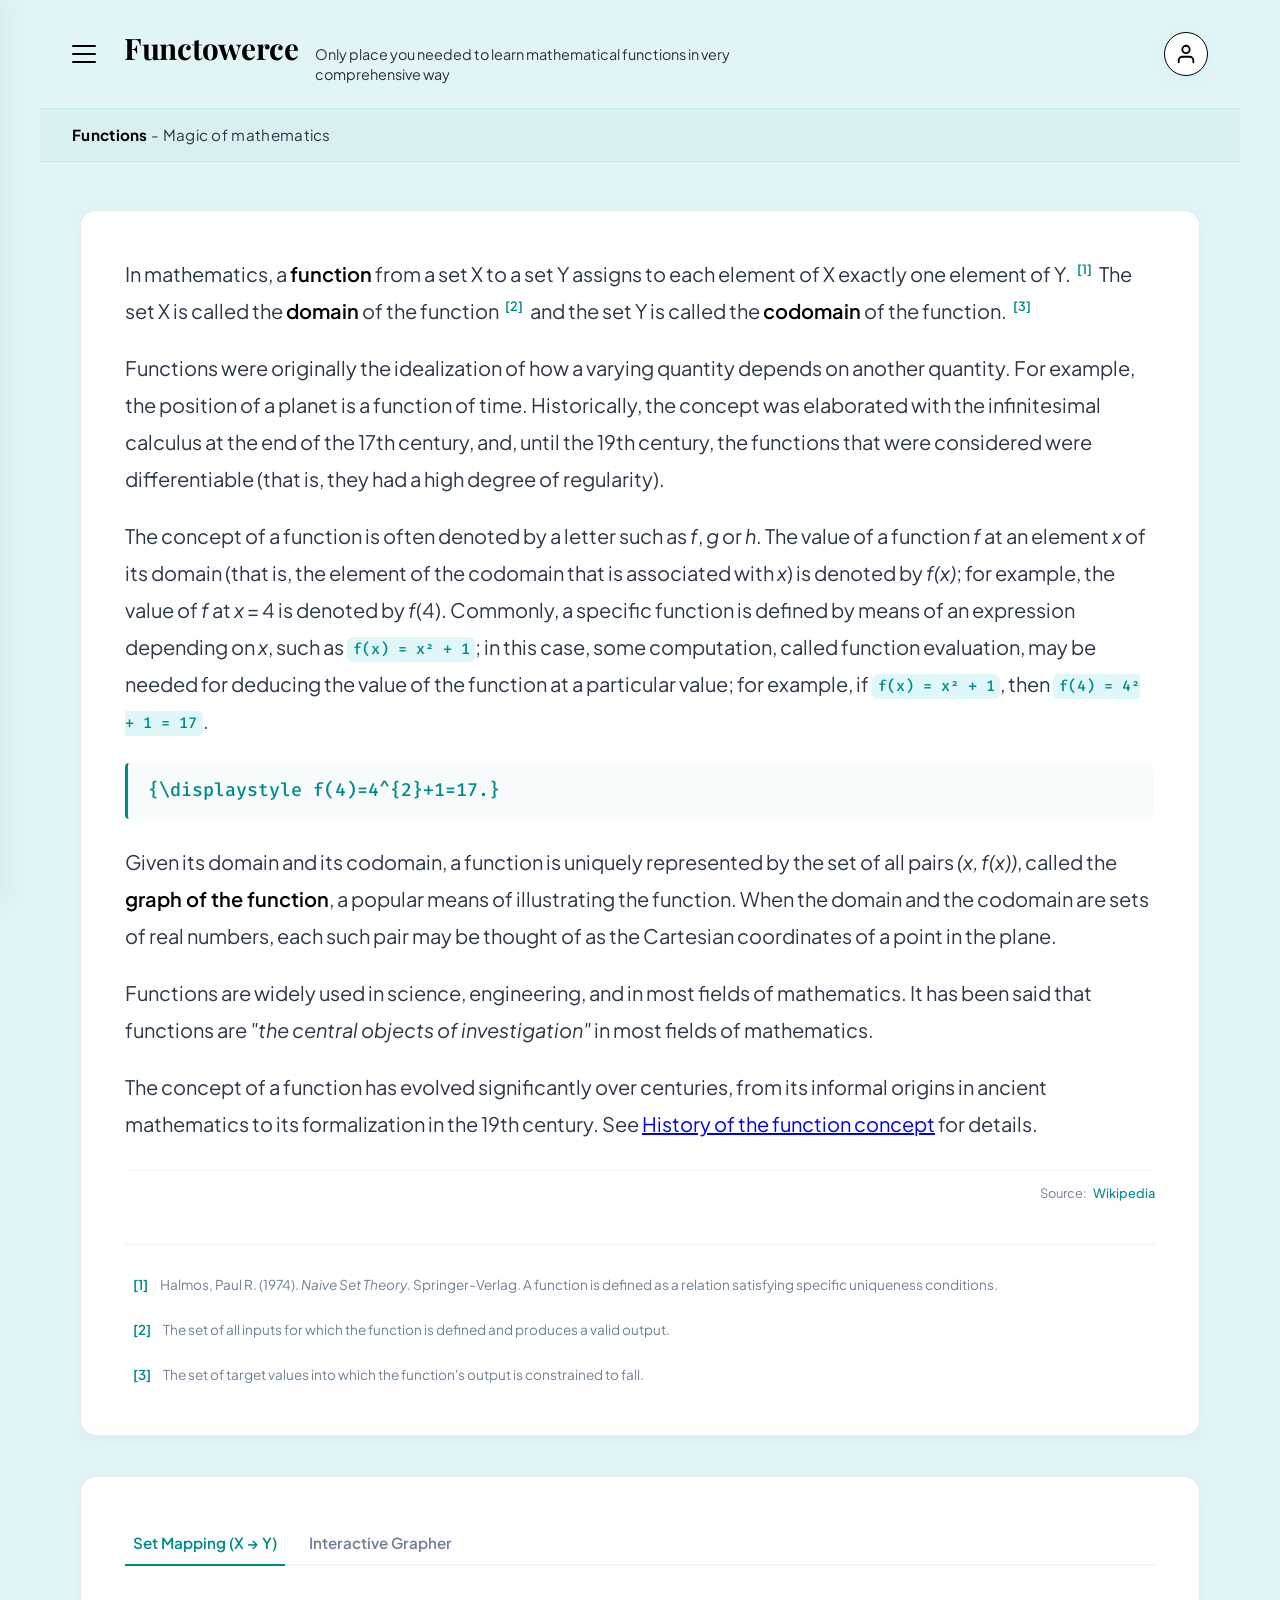
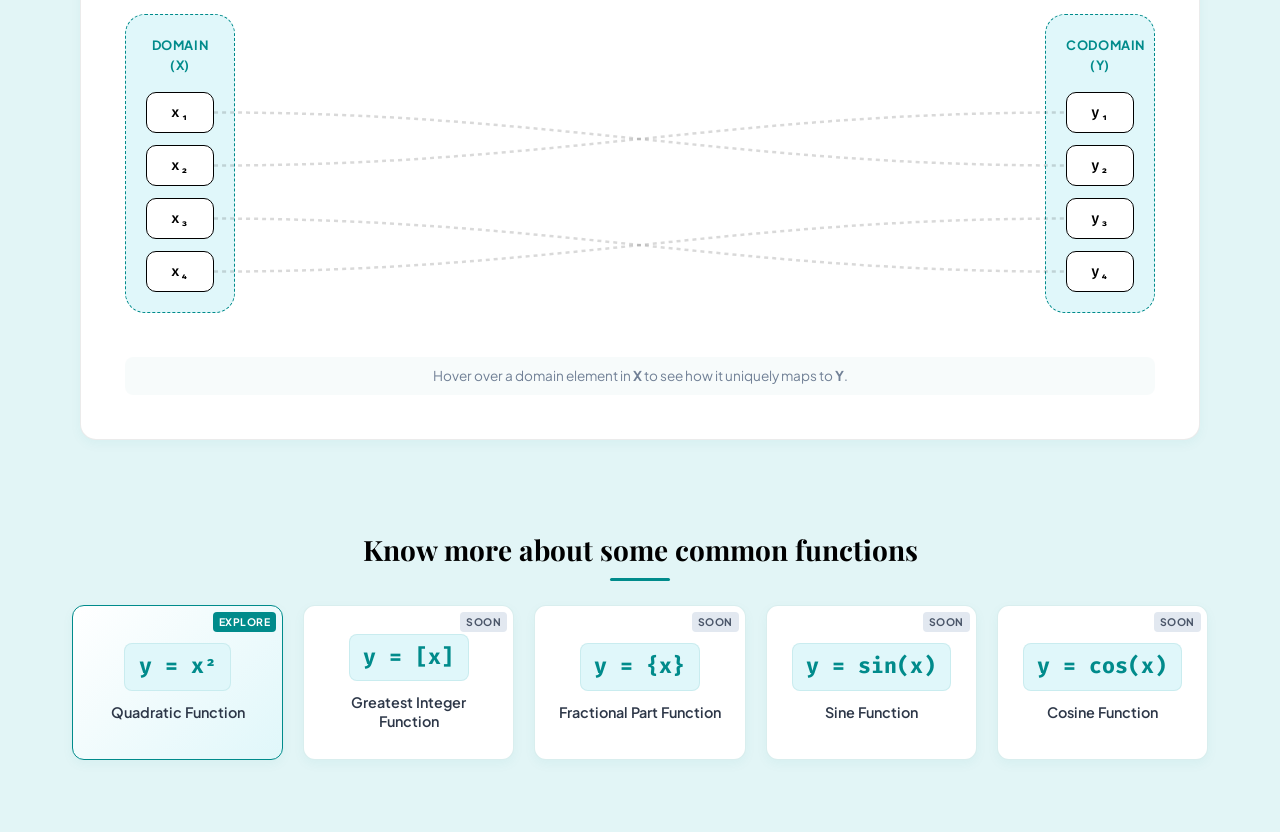
==== index.html @ 25a17e0f "Functowerce is live now with its source code" ====
<!DOCTYPE html>
<html lang="en">
<head>
    <meta charset="UTF-8">
    <meta name="viewport" content="width=device-width, initial-scale=1.0">
    <title>Functowerce - Learn Mathematical Functions</title>
    <meta name="description" content="Functowerce is the only place you need to learn mathematical functions in a comprehensive and visual way.">
    <!-- Google Fonts -->
    <link rel="preconnect" href="https://fonts.googleapis.com">
    <link rel="preconnect" href="https://fonts.gstatic.com" crossorigin>
    <link href="https://fonts.googleapis.com/css2?family=Playfair+Display:ital,wght@0,700;1,700&family=Plus+Jakarta+Sans:wght@300;400;500;600;700&family=Fira+Code:wght@400;500&display=swap" rel="stylesheet">
    <link rel="stylesheet" href="style.css">
</head>
<body>

    <!-- App Wrapper -->
    <div class="site-wrapper">
        
        <!-- Top Navigation / Header -->
        <header class="content-top">
            <div class="left-section">
                <!-- Menu Button -->
                <button class="menu-btn" id="btn-menu" aria-label="Toggle Menu">
                    <span class="line"></span>
                    <span class="line"></span>
                    <span class="line"></span>
                </button>
                
                <!-- Logo & Subtitle Group -->
                <div class="logo-group">
                    <h1 class="logo-title"><a href="index.html" class="logo-link">Functowerce</a></h1>
                    <p class="logo-tagline">Only place you needed to learn mathematical functions in very comprehensive way</p>
                </div>
            </div>
            
            <!-- Profile Button -->
            <button class="profile-btn" id="btn-profile" aria-label="User Profile">
                <svg viewBox="0 0 24 24" width="22" height="22" fill="none" stroke="currentColor" stroke-width="2" stroke-linecap="round" stroke-linejoin="round">
                    <path d="M20 21v-2a4 4 0 0 0-4-4H8a4 4 0 0 0-4 4v2"/>
                    <circle cx="12" cy="7" r="4"/>
                </svg>
            </button>
        </header>

        <!-- Sub-Header / Tagline -->
        <section class="magic-bar">
            <p class="magic-text"><strong>Functions</strong> - Magic of mathematics</p>
        </section>

        <!-- Main Body Grid -->
        <main class="main-body">
            
            <!-- Left Side: Textbook Content -->
            <article class="content-section">
                <div class="academic-text">
                    <p>
                        In mathematics, a <strong>function</strong> from a set X to a set Y assigns to each element of X exactly one element of Y.<span class="citation" data-citation="1">[1]</span> 
                        The set X is called the <strong>domain</strong> of the function<span class="citation" data-citation="2">[2]</span> 
                        and the set Y is called the <strong>codomain</strong> of the function.<span class="citation" data-citation="3">[3]</span>
                    </p>
                    <p>
                        Functions were originally the idealization of how a varying quantity depends on another quantity. For example, the position of a planet is a function of time. Historically, the concept was elaborated with the infinitesimal calculus at the end of the 17th century, and, until the 19th century, the functions that were considered were differentiable (that is, they had a high degree of regularity).
                    </p>
                    <p>
                        The concept of a function is often denoted by a letter such as <em>f</em>, <em>g</em> or <em>h</em>. The value of a function <em>f</em> at an element <em>x</em> of its domain (that is, the element of the codomain that is associated with <em>x</em>) is denoted by <em>f(x)</em>; for example, the value of <em>f</em> at <em>x</em> = 4 is denoted by <em>f</em>(4). Commonly, a specific function is defined by means of an expression depending on <em>x</em>, such as <code>f(x) = x² + 1</code>; in this case, some computation, called function evaluation, may be needed for deducing the value of the function at a particular value; for example, if <code>f(x) = x² + 1</code>, then <code>f(4) = 4² + 1 = 17</code>.
                    </p>
                    <!-- LaTeX Style Math Display Block -->
                    <div class="math-block" aria-label="Mathematical formula showing function evaluation">
                        {\displaystyle f(4)=4^{2}+1=17.}
                    </div>
                    <p>
                        Given its domain and its codomain, a function is uniquely represented by the set of all pairs <em>(x, f(x))</em>, called the <strong>graph of the function</strong>, a popular means of illustrating the function. When the domain and the codomain are sets of real numbers, each such pair may be thought of as the Cartesian coordinates of a point in the plane.
                    </p>
                    <p>
                        Functions are widely used in science, engineering, and in most fields of mathematics. It has been said that functions are <em>"the central objects of investigation"</em> in most fields of mathematics.
                    </p>
                    <p>
                        The concept of a function has evolved significantly over centuries, from its informal origins in ancient mathematics to its formalization in the 19th century. See <a href="https://en.wikipedia.org/wiki/History_of_the_function_concept" target="_blank" rel="noopener">History of the function concept</a> for details.
                    </p>
                    <div class="source-attribution">
                        Source: <a href="https://en.wikipedia.org/wiki/Function_(mathematics)" target="_blank" rel="noopener">Wikipedia</a>
                    </div>
                </div>

                <!-- Footnotes section -->
                <footer class="footnotes-area">
                    <div class="footnote-item" id="fn-1">
                        <span class="fn-num">[1]</span>
                        <p class="fn-desc">Halmos, Paul R. (1974). <em>Naive Set Theory</em>. Springer-Verlag. A function is defined as a relation satisfying specific uniqueness conditions.</p>
                    </div>
                    <div class="footnote-item" id="fn-2">
                        <span class="fn-num">[2]</span>
                        <p class="fn-desc">The set of all inputs for which the function is defined and produces a valid output.</p>
                    </div>
                    <div class="footnote-item" id="fn-3">
                        <span class="fn-num">[3]</span>
                        <p class="fn-desc">The set of target values into which the function's output is constrained to fall.</p>
                    </div>
                </footer>
            </article>

            <!-- Right Side: Interactive Visual Playground -->
            <section class="interactive-playground">
                
                <!-- Tab Controls -->
                <div class="tab-controls">
                    <button class="tab-btn active" data-tab="mapping">Set Mapping (X &rarr; Y)</button>
                    <button class="tab-btn" data-tab="grapher">Interactive Grapher</button>
                </div>

                <!-- Tab 1: Set Mapping Visualizer -->
                <div class="tab-content active" id="tab-mapping">
                    <div class="mapping-container">
                        <!-- Domain Set X -->
                        <div class="set-container" id="set-x">
                            <span class="set-title">Domain (X)</span>
                            <div class="set-elements">
                                <div class="element-node" data-val="1">x₁</div>
                                <div class="element-node" data-val="2">x₂</div>
                                <div class="element-node" data-val="3">x₃</div>
                                <div class="element-node" data-val="4">x₄</div>
                            </div>
                        </div>

                        <!-- Connector Lines Canvas -->
                        <svg class="mapping-svg" id="mapping-svg">
                            <path class="map-line" id="line-1" d="" />
                            <path class="map-line" id="line-2" d="" />
                            <path class="map-line" id="line-3" d="" />
                            <path class="map-line" id="line-4" d="" />
                        </svg>

                        <!-- Codomain Set Y -->
                        <div class="set-container" id="set-y">
                            <span class="set-title">Codomain (Y)</span>
                            <div class="set-elements">
                                <div class="element-node y-node" data-val="a">y₁</div>
                                <div class="element-node y-node" data-val="b">y₂</div>
                                <div class="element-node y-node" data-val="c">y₃</div>
                                <div class="element-node y-node" data-val="d">y₄</div>
                            </div>
                        </div>
                    </div>
                    <div class="interactive-note">
                        Hover over a domain element in <strong>X</strong> to see how it uniquely maps to <strong>Y</strong>.
                    </div>
                </div>

                <!-- Tab 2: Interactive Function Grapher -->
                <div class="tab-content" id="tab-grapher">
                    <div class="grapher-card">
                        <div class="grapher-header">
                            <select id="select-function" class="style-select">
                                <option value="linear">Linear: f(x) = x</option>
                                <option value="quadratic">Quadratic: f(x) = x²</option>
                                <option value="sine">Sine: f(x) = sin(x)</option>
                                <option value="exponential">Exponential: f(x) = 2ˣ</option>
                            </select>
                        </div>
                        
                        <div class="canvas-wrapper">
                            <canvas id="graph-canvas" width="300" height="220"></canvas>
                        </div>

                        <div class="slider-controls">
                            <div class="slider-row">
                                <label for="x-input">Input (x): <span id="x-val-label">0.0</span></label>
                                <input type="range" id="x-input" min="-3" max="3" step="0.1" value="0">
                            </div>
                            <div class="result-display">
                                Output f(x) = <span id="y-val-label" class="highlight-val">0.0</span>
                            </div>
                        </div>
                    </div>
                </div>

            </section>
        </main>

        <!-- Function Selection Section -->
        <section class="function-selection" id="function-selection">
            <h2 class="selection-title">Know more about some common functions</h2>
            <div class="function-grid">
                <a href="quadratic.html" class="function-card active-card">
                    <span class="card-badge">Explore</span>
                    <div class="card-formula">y = x²</div>
                    <div class="card-name">Quadratic Function</div>
                </a>
                <a href="#" class="function-card" onclick="alert('Greatest Integer Function page is coming soon!'); return false;">
                    <span class="card-badge">Soon</span>
                    <div class="card-formula">y = [x]</div>
                    <div class="card-name">Greatest Integer Function</div>
                </a>
                <a href="#" class="function-card" onclick="alert('Fractional Part Function page is coming soon!'); return false;">
                    <span class="card-badge">Soon</span>
                    <div class="card-formula">y = {x}</div>
                    <div class="card-name">Fractional Part Function</div>
                </a>
                <a href="#" class="function-card" onclick="alert('Sine Function page is coming soon!'); return false;">
                    <span class="card-badge">Soon</span>
                    <div class="card-formula">y = sin(x)</div>
                    <div class="card-name">Sine Function</div>
                </a>
                <a href="#" class="function-card" onclick="alert('Cosine Function page is coming soon!'); return false;">
                    <span class="card-badge">Soon</span>
                    <div class="card-formula">y = cos(x)</div>
                    <div class="card-name">Cosine Function</div>
                </a>
            </div>
        </section>

        <!-- Sidebar Navigation Drawer -->
        <aside class="sidebar-drawer" id="sidebar-drawer">
            <nav class="sidebar-nav">
                <a href="index.html" class="nav-item active">Introduction</a>
                <a href="quadratic.html" class="nav-item">Quadratic Function (y=x²)</a>
                <a href="#function-selection" class="nav-item">Common Functions</a>
                <a href="#" class="nav-item">Types of Functions</a>
                <a href="#" class="nav-item">Domain & Codomain</a>
                <a href="#" class="nav-item">Inverse Functions</a>
            </nav>
        </aside>
        
        <!-- Profile Dropdown Modal -->
        <div class="profile-modal" id="profile-modal">
            <div class="profile-header">
                <h3>Welcome Scholar</h3>
                <p>Track your mathematical progress</p>
            </div>
            <ul class="profile-links">
                <li><a href="#">My Dashboard</a></li>
                <li><a href="#">Bookmarks</a></li>
                <li><a href="#">Settings</a></li>
            </ul>
        </div>

    </div>

    <script src="script.js"></script>
</body>
</html>
---- style.css ----
/* --------------------------------------------------
   Functowerce - Minimal Light Educational Stylesheet
--------------------------------------------------- */

:root {
    --font-heading: 'Traphty', 'Playfair Display', Georgia, serif;
    --font-sans: 'Plus Jakarta Sans', system-ui, -apple-system, sans-serif;
    --font-mono: 'Fira Code', monospace;
    
    /* Colors */
    --bg-main: #e2f5f6; /* Minimal light cyan background */
    --bg-card: #ffffff;
    --text-primary: #000000;
    --text-secondary: #2d3748;
    --text-muted: #718096;
    
    --cyan-accent: #008b8b;
    --cyan-light: #e0f7fa;
    --cyan-border: rgba(0, 139, 139, 0.15);
    
    --shadow-minimal: 0 4px 12px rgba(0, 139, 139, 0.05);
    --shadow-active: 0 8px 24px rgba(0, 139, 139, 0.08);
    
    --transition-smooth: 0.25s cubic-bezier(0.4, 0, 0.2, 1);
}

/* --------------------------------------------------
   Base Styles & Layout
--------------------------------------------------- */

* {
    box-sizing: border-box;
    margin: 0;
    padding: 0;
}

body {
    background-color: var(--bg-main);
    color: var(--text-primary);
    font-family: var(--font-sans);
    line-height: 1.6;
    min-height: 100vh;
    overflow-x: hidden;
    overflow-y: auto;
    display: flex;
    justify-content: center;
}

.site-wrapper {
    width: 100%;
    max-width: 1200px;
    margin: 0 auto;
    display: flex;
    flex-direction: column;
    min-height: 100vh;
    padding-bottom: 2rem;
    position: relative;
    align-items: stretch;
}

.content-top,
.magic-bar,
.main-body,
.function-selection {
    width: 100%;
}

/* --------------------------------------------------
   Content Top (Header)
--------------------------------------------------- */

.content-top {
    display: flex;
    justify-content: space-between;
    align-items: center;
    padding: 1.5rem 2rem;
    background: transparent;
    border-bottom: 1px solid rgba(0, 139, 139, 0.1);
    position: relative;
    z-index: 10;
}

.left-section {
    display: flex;
    align-items: center;
    gap: 1.75rem;
    flex: 1;
}

/* Minimal Menu Button (Three Lines) */
.menu-btn {
    background: transparent;
    border: none;
    cursor: pointer;
    width: 24px;
    height: 18px;
    display: flex;
    flex-direction: column;
    justify-content: space-between;
    padding: 0;
    transition: var(--transition-smooth);
}

.menu-btn .line {
    display: block;
    width: 100%;
    height: 2px;
    background-color: var(--text-primary);
    border-radius: 99px;
    transition: var(--transition-smooth);
}

.menu-btn:hover .line:nth-child(2) {
    transform: translateX(4px);
}

.menu-btn.active .line:nth-child(1) {
    transform: translateY(8px) rotate(45deg);
}

.menu-btn.active .line:nth-child(2) {
    opacity: 0;
}

.menu-btn.active .line:nth-child(3) {
    transform: translateY(-8px) rotate(-45deg);
}

/* Logo Group */
.logo-group {
    display: flex;
    align-items: baseline;
    gap: 1rem;
    flex-wrap: wrap;
}

.logo-title {
    font-family: var(--font-heading);
    font-size: 1.85rem;
    font-weight: 700;
    color: var(--text-primary);
    letter-spacing: -0.01em;
}

.logo-link {
    text-decoration: none;
    color: inherit;
    transition: var(--transition-smooth);
}

.logo-link:hover {
    color: var(--cyan-accent);
}

.logo-tagline {
    font-family: var(--font-sans);
    font-size: 0.9rem;
    font-weight: 400;
    color: var(--text-primary);
    opacity: 0.8;
    max-width: 500px;
    line-height: 1.4;
}

/* Profile Button */
.profile-btn {
    background: var(--bg-card);
    border: 1.5px solid var(--text-primary);
    width: 44px;
    height: 44px;
    border-radius: 50%;
    display: flex;
    justify-content: center;
    align-items: center;
    cursor: pointer;
    transition: var(--transition-smooth);
    color: var(--text-primary);
    box-shadow: var(--shadow-minimal);
}

.profile-btn:hover {
    transform: translateY(-2px);
    box-shadow: 0 4px 10px rgba(0, 0, 0, 0.1);
    background: var(--cyan-light);
}

.profile-btn:active {
    transform: translateY(0);
}

/* --------------------------------------------------
   Magic Tagline Bar
--------------------------------------------------- */

.magic-bar {
    padding: 0.85rem 2rem;
    background: rgba(0, 139, 139, 0.04);
    border-bottom: 1px solid rgba(0, 139, 139, 0.08);
}

.magic-text {
    font-size: 0.95rem;
    letter-spacing: 0.02em;
    color: var(--text-secondary);
}

.magic-text strong {
    font-family: var(--font-sans);
    font-weight: 700;
    color: var(--text-primary);
}

/* --------------------------------------------------
   Main Grid Layout
--------------------------------------------------- */

.main-body {
    display: grid;
    grid-template-columns: minmax(0, 1fr);
    gap: 2rem;
    padding: 2.5rem 2rem;
    align-items: start;
    flex: 1;
    justify-content: center;
}

/* Textbook Content Panel */
.content-section {
    background: var(--bg-card);
    border: 1.5px solid rgba(0, 0, 0, 0.08);
    border-radius: 16px;
    padding: 2.25rem;
    box-shadow: var(--shadow-minimal);
    min-width: 0;
}

.academic-text p {
    font-size: 1.15rem;
    color: var(--text-secondary);
    line-height: 1.8;
    margin-bottom: 1.25rem;
}

.academic-text p:last-child {
    margin-bottom: 0;
}

.academic-text code {
    font-family: var(--font-mono);
    font-size: 0.95rem;
    background: var(--cyan-light);
    color: var(--cyan-accent);
    padding: 0.15rem 0.35rem;
    border-radius: 6px;
    font-weight: 500;
}

.academic-text strong {
    color: var(--text-primary);
    font-weight: 600;
}

.academic-text h2,
.academic-text h3 {
    color: var(--text-primary);
    font-family: var(--font-heading);
    line-height: 1.2;
}

.academic-text h2 {
    font-size: 1.75rem;
    margin-bottom: 1rem;
}

.academic-text h3 {
    font-size: 1.25rem;
    margin: 1.75rem 0 0.75rem;
}

/* LaTeX Math Block Style */
.math-block {
    font-family: var(--font-mono);
    font-size: 1.05rem;
    background: rgba(0, 139, 139, 0.03);
    border-left: 3px solid var(--cyan-accent);
    padding: 0.85rem 1.25rem;
    margin: 1.5rem 0;
    border-radius: 4px 10px 10px 4px;
    color: var(--cyan-accent);
    overflow-x: auto;
    white-space: nowrap;
    text-align: left;
    font-weight: 500;
}

@media (min-width: 900px) {
    .main-body {
        gap: 2.5rem;
        padding: 3rem 2.5rem;
    }

    .content-section,
    .interactive-playground {
        padding: 2.75rem;
    }

    .academic-text p {
        font-size: 1.25rem;
        line-height: 1.85;
    }

    .academic-text h2 {
        font-size: 2rem;
    }

    .academic-text h3 {
        font-size: 1.4rem;
    }

    .math-block {
        font-size: 1.15rem;
    }
}

/* Source Attribution block */
.source-attribution {
    font-size: 0.8rem;
    color: var(--text-muted);
    margin-top: 1.75rem;
    border-top: 1px solid rgba(0, 139, 139, 0.08);
    padding-top: 0.75rem;
    display: flex;
    justify-content: flex-end;
    gap: 0.35rem;
}

.source-attribution a {
    color: var(--cyan-accent);
    text-decoration: none;
    font-weight: 500;
    transition: var(--transition-smooth);
}

.source-attribution a:hover {
    text-decoration: underline;
}

/* Citation markers */
.citation {
    font-size: 0.8rem;
    font-weight: 600;
    color: var(--cyan-accent);
    cursor: pointer;
    vertical-align: super;
    margin-left: 2px;
    padding: 0 4px;
    border-radius: 4px;
    transition: var(--transition-smooth);
}

.citation:hover {
    background-color: var(--cyan-light);
    color: var(--text-primary);
}

/* Footnotes Area */
.footnotes-area {
    margin-top: 2.5rem;
    padding-top: 1.5rem;
    border-top: 1px solid rgba(0, 139, 139, 0.1);
    display: flex;
    flex-direction: column;
    gap: 0.85rem;
}

.footnote-item {
    display: flex;
    gap: 0.75rem;
    font-size: 0.85rem;
    color: var(--text-muted);
    line-height: 1.5;
    transition: var(--transition-smooth);
    padding: 0.35rem 0.5rem;
    border-radius: 8px;
}

.footnote-item.highlighted {
    background-color: var(--cyan-light);
    color: var(--text-primary);
}

.fn-num {
    font-weight: 600;
    color: var(--cyan-accent);
}

/* --------------------------------------------------
   Quadratic Function Page
--------------------------------------------------- */

.value-strip {
    display: flex;
    flex-wrap: wrap;
    gap: 0.5rem;
    align-items: center;
    background: rgba(0, 139, 139, 0.04);
    border: 1px solid rgba(0, 139, 139, 0.1);
    border-radius: 10px;
    padding: 0.75rem;
    margin: 0.25rem 0 1.25rem;
}

.value-strip span,
.value-strip strong {
    font-family: var(--font-mono);
    font-size: 0.88rem;
    background: var(--bg-card);
    border: 1px solid rgba(0, 139, 139, 0.1);
    border-radius: 7px;
    color: var(--cyan-accent);
    padding: 0.35rem 0.5rem;
}

.value-strip strong {
    color: var(--text-primary);
    font-weight: 600;
}

.properties-table {
    width: 100%;
    border-collapse: collapse;
    margin-top: 0.5rem;
}

.properties-table tr {
    border-bottom: 1px solid rgba(0, 139, 139, 0.08);
}

.properties-table tr:last-child {
    border-bottom: none;
}

.properties-table td {
    padding: 0.75rem 0.5rem;
    font-size: 0.95rem;
    vertical-align: top;
}

.properties-table td.prop-name {
    font-weight: 600;
    color: var(--text-secondary);
    width: 40%;
}

.properties-table td.prop-val {
    font-family: var(--font-mono);
    color: var(--cyan-accent);
    text-align: right;
    overflow-wrap: anywhere;
}

.visualizer-card {
    display: flex;
    flex-direction: column;
    align-items: center;
    gap: 1rem;
}

.visualizer-controls {
    width: 100%;
}

.area-display {
    font-size: 1.1rem;
    font-weight: 700;
    color: var(--text-primary);
    text-align: center;
    background: var(--cyan-light);
    padding: 0.5rem 1rem;
    border-radius: 8px;
    width: 100%;
    border: 1px solid rgba(0, 139, 139, 0.1);
}

.area-display span {
    color: var(--cyan-accent);
    font-family: var(--font-mono);
}

.back-nav {
    margin-top: 1rem;
    display: flex;
    justify-content: flex-start;
}

.back-btn {
    display: inline-flex;
    align-items: center;
    gap: 0.5rem;
    text-decoration: none;
    color: var(--cyan-accent);
    font-weight: 600;
    font-size: 0.95rem;
    transition: var(--transition-smooth);
}

.back-btn:hover {
    color: var(--text-primary);
    transform: translateX(-4px);
}

/* --------------------------------------------------
   Interactive Visual Playground
--------------------------------------------------- */

.interactive-playground {
    background: var(--bg-card);
    border: 1.5px solid rgba(0, 0, 0, 0.08);
    border-radius: 16px;
    padding: 2rem;
    box-shadow: var(--shadow-minimal);
    display: flex;
    flex-direction: column;
    gap: 1.5rem;
    min-height: 400px;
    min-width: 0;
}

@media (min-width: 900px) {
    .interactive-playground {
        padding: 2.75rem;
    }

    .tab-btn,
    .interactive-note,
    .style-select,
    .slider-row label,
    .result-display {
        font-size: 1rem;
    }
}

/* Tab Selectors */
.tab-controls {
    display: flex;
    border-bottom: 2px solid rgba(0, 139, 139, 0.06);
    gap: 1rem;
}

.tab-btn {
    background: transparent;
    border: none;
    font-family: var(--font-sans);
    font-size: 0.95rem;
    font-weight: 600;
    color: var(--text-muted);
    padding: 0.75rem 0.5rem;
    cursor: pointer;
    transition: var(--transition-smooth);
    position: relative;
}

.tab-btn:hover {
    color: var(--text-primary);
}

.tab-btn.active {
    color: var(--cyan-accent);
}

.tab-btn.active::after {
    content: '';
    position: absolute;
    bottom: -2px;
    left: 0;
    width: 100%;
    height: 2px;
    background-color: var(--cyan-accent);
}

.tab-content {
    display: none;
}

.tab-content.active {
    display: flex;
    flex-direction: column;
    gap: 1.25rem;
}

/* Set Mapping Visuals */
.mapping-container {
    display: flex;
    justify-content: space-between;
    align-items: center;
    position: relative;
    padding: 1.5rem 0;
}

.set-container {
    background: var(--cyan-light);
    border: 1.5px dashed var(--cyan-accent);
    border-radius: 20px;
    padding: 1.25rem;
    width: 110px;
    text-align: center;
    display: flex;
    flex-direction: column;
    gap: 1rem;
}

.set-title {
    font-size: 0.8rem;
    font-weight: 700;
    text-transform: uppercase;
    letter-spacing: 0.05em;
    color: var(--cyan-accent);
}

.set-elements {
    display: flex;
    flex-direction: column;
    gap: 0.75rem;
}

.element-node {
    background: var(--bg-card);
    border: 1.5px solid var(--text-primary);
    border-radius: 10px;
    padding: 0.5rem;
    font-family: var(--font-mono);
    font-size: 0.9rem;
    font-weight: 600;
    cursor: pointer;
    transition: var(--transition-smooth);
    user-select: none;
}

.element-node:hover {
    transform: scale(1.08);
    background: var(--cyan-accent);
    color: #ffffff;
    border-color: var(--cyan-accent);
}

.element-node.mapped-active {
    background: var(--cyan-accent);
    color: #ffffff;
    border-color: var(--cyan-accent);
    box-shadow: 0 0 10px rgba(0, 139, 139, 0.2);
}

/* Connector SVG Canvas */
.mapping-svg {
    position: absolute;
    top: 0;
    left: 0;
    width: 100%;
    height: 100%;
    pointer-events: none;
    z-index: 2;
}

.map-line {
    fill: none;
    stroke: rgba(0, 0, 0, 0.15);
    stroke-width: 2.5;
    stroke-dasharray: 4 4;
    transition: stroke var(--transition-smooth), stroke-width var(--transition-smooth);
}

.map-line.highlighted {
    stroke: var(--cyan-accent);
    stroke-width: 3.5;
    stroke-dasharray: none;
}

.interactive-note {
    font-size: 0.85rem;
    color: var(--text-muted);
    text-align: center;
    background: rgba(0, 139, 139, 0.03);
    padding: 0.5rem;
    border-radius: 8px;
}

/* Grapher Tab */
.grapher-card {
    display: flex;
    flex-direction: column;
    gap: 1.25rem;
}

.grapher-header {
    display: flex;
    justify-content: flex-start;
}

.style-select {
    font-family: var(--font-sans);
    font-size: 0.9rem;
    padding: 0.5rem 1rem;
    border: 1.5px solid var(--text-primary);
    border-radius: 8px;
    background: var(--bg-card);
    cursor: pointer;
    outline: none;
}

.canvas-wrapper {
    background: #f7fafc;
    border: 1.5px solid rgba(0, 0, 0, 0.06);
    border-radius: 12px;
    display: flex;
    justify-content: center;
    padding: 0.75rem;
}

canvas {
    max-width: 100%;
    background: transparent;
}

.slider-controls {
    display: flex;
    flex-direction: column;
    gap: 0.85rem;
    padding: 0.5rem 0;
}

.slider-row {
    display: flex;
    justify-content: space-between;
    align-items: center;
    gap: 1rem;
}

.slider-row label {
    font-size: 0.9rem;
    font-weight: 500;
    min-width: 110px;
}

.slider-row input[type="range"] {
    flex: 1;
    -webkit-appearance: none;
    height: 4px;
    background: rgba(0, 139, 139, 0.15);
    border-radius: 99px;
    outline: none;
}

.slider-row input[type="range"]::-webkit-slider-thumb {
    -webkit-appearance: none;
    width: 16px;
    height: 16px;
    border-radius: 50%;
    background: var(--text-primary);
    cursor: pointer;
    transition: var(--transition-smooth);
}

.slider-row input[type="range"]::-webkit-slider-thumb:hover {
    background: var(--cyan-accent);
    transform: scale(1.15);
}

.result-display {
    font-size: 0.95rem;
    font-weight: 600;
    text-align: center;
    background: var(--cyan-light);
    padding: 0.5rem;
    border-radius: 8px;
}

.highlight-val {
    font-family: var(--font-mono);
    color: var(--cyan-accent);
}

/* --------------------------------------------------
   Sidebar Drawer Navigation
--------------------------------------------------- */

.sidebar-drawer {
    position: fixed;
    top: 0;
    left: -280px;
    width: 280px;
    height: 100%;
    background: var(--bg-card);
    border-right: 1.5px solid rgba(0, 0, 0, 0.08);
    box-shadow: 4px 0 24px rgba(0, 0, 0, 0.05);
    z-index: 100;
    padding: 6rem 2rem 2rem;
    transition: left var(--transition-smooth);
}

.sidebar-drawer.open {
    left: 0;
}

.sidebar-nav {
    display: flex;
    flex-direction: column;
    gap: 1rem;
}

.nav-item {
    text-decoration: none;
    font-size: 1rem;
    font-weight: 500;
    color: var(--text-secondary);
    padding: 0.65rem 1rem;
    border-radius: 8px;
    transition: var(--transition-smooth);
}

.nav-item:hover {
    background: var(--cyan-light);
    color: var(--cyan-accent);
    padding-left: 1.25rem;
}

.nav-item.active {
    background: var(--cyan-light);
    color: var(--cyan-accent);
    font-weight: 600;
}

/* --------------------------------------------------
   Profile Modal
--------------------------------------------------- */

.profile-modal {
    position: absolute;
    top: 5.5rem;
    right: 2rem;
    background: var(--bg-card);
    border: 1.5px solid var(--text-primary);
    border-radius: 12px;
    width: 240px;
    box-shadow: 0 8px 30px rgba(0, 139, 139, 0.1);
    display: none;
    z-index: 50;
    padding: 1.25rem;
    animation: slideDown 0.25s cubic-bezier(0.16, 1, 0.3, 1);
}

.profile-modal.open {
    display: block;
}

.profile-header h3 {
    font-size: 0.95rem;
    font-weight: 700;
}

.profile-header p {
    font-size: 0.75rem;
    color: var(--text-muted);
    margin-top: 0.15rem;
    border-bottom: 1px solid rgba(0, 0, 0, 0.05);
    padding-bottom: 0.75rem;
    margin-bottom: 0.75rem;
}

.profile-links {
    list-style: none;
    display: flex;
    flex-direction: column;
    gap: 0.5rem;
}

.profile-links a {
    text-decoration: none;
    color: var(--text-secondary);
    font-size: 0.85rem;
    display: block;
    padding: 0.4rem 0.5rem;
    border-radius: 6px;
    transition: var(--transition-smooth);
}

.profile-links a:hover {
    background: var(--cyan-light);
    color: var(--cyan-accent);
}

@keyframes slideDown {
    from {
        opacity: 0;
        transform: translateY(-8px);
    }
    to {
        opacity: 1;
        transform: translateY(0);
    }
}

/* --------------------------------------------------
   Mobile Responsive Adjustments (max-width: 768px)
--------------------------------------------------- */
@media (max-width: 768px) {
    html, body {
        overflow-x: hidden;
        overflow-y: auto;
    }
    
    .site-wrapper {
        padding-bottom: 1rem;
        overflow-x: hidden;
        width: 100%;
        max-width: 100%;
    }
    
    /* Header stacking & spacing */
    .content-top {
        padding: 1rem 1.25rem;
        gap: 1rem;
    }
    
    .left-section {
        gap: 1rem;
        align-items: flex-start;
    }
    
    .logo-group {
        flex-direction: column;
        align-items: flex-start;
        gap: 0.25rem;
    }
    
    .logo-title {
        font-size: 1.45rem;
        line-height: 1.2;
    }
    
    .logo-tagline {
        font-size: 0.8rem;
        opacity: 0.95;
        max-width: 100%;
        line-height: 1.35;
    }
    
    .profile-btn {
        width: 38px;
        height: 38px;
        flex-shrink: 0;
    }
    
    /* Tagline bar padding */
    .magic-bar {
        padding: 0.75rem 1.25rem;
    }
    
    /* Grid layout padding */
    .main-body {
        padding: 1.25rem 1.25rem;
        gap: 1.5rem;
    }
    
    /* Card content margins */
    .content-section {
        padding: 1.5rem;
    }
    
    .academic-text p {
        font-size: 1.05rem;
    }

    .academic-text h2 {
        font-size: 1.5rem;
    }

    .academic-text h3 {
        font-size: 1.15rem;
    }
    
    .math-block {
        font-size: 0.95rem;
        padding: 0.75rem 1rem;
        margin: 1.25rem 0;
    }
    
    .footnotes-area {
        margin-top: 1.75rem;
        padding-top: 1.25rem;
    }
    
    /* Interactive visual playground scaling */
    .interactive-playground {
        padding: 1.25rem;
    }
    
    /* Set mapping responsive layout */
    .mapping-container {
        padding: 1rem 0;
        gap: 0.5rem;
    }
    
    .set-container {
        width: 86px;
        padding: 0.75rem 0.4rem;
        border-radius: 14px;
        gap: 0.75rem;
    }
    
    .set-title {
        font-size: 0.65rem;
    }
    
    .element-node {
        padding: 0.4rem 0.25rem;
        font-size: 0.75rem;
        border-radius: 6px;
    }
    
    .interactive-note {
        font-size: 0.8rem;
        padding: 0.4rem;
    }

    .properties-table td {
        display: block;
        width: 100%;
        padding: 0.45rem 0.25rem;
    }

    .properties-table td.prop-name {
        width: 100%;
        padding-bottom: 0.1rem;
    }

    .properties-table td.prop-val {
        text-align: left;
        padding-top: 0.1rem;
    }

    .area-display {
        font-size: 0.95rem;
    }
    
    /* Canvas center layout inside wrapper */
    .canvas-wrapper {
        padding: 0.5rem;
        overflow-x: auto;
    }

    /* Prevent Tab Controls Overflow */
    .tab-controls {
        flex-wrap: wrap;
        justify-content: center;
        gap: 0.5rem;
    }
    
    .tab-btn {
        font-size: 0.85rem;
        padding: 0.5rem;
        text-align: center;
    }

    /* Profile modal sizing */
    .profile-modal {
        right: 1.25rem;
        width: calc(100% - 2.5rem);
        max-width: 280px;
    }
}

@media (max-width: 480px) {
    .slider-row {
        flex-direction: column;
        align-items: stretch;
        gap: 0.5rem;
    }
    .slider-row label {
        min-width: auto;
    }
}

/* --------------------------------------------------
   Function Selection Section
--------------------------------------------------- */
.function-selection {
    padding: 2.5rem 2rem;
    display: flex;
    flex-direction: column;
    align-items: center;
    gap: 1.5rem;
}

.selection-title {
    font-family: var(--font-heading);
    font-size: 1.75rem;
    font-weight: 700;
    color: var(--text-primary);
    text-align: center;
    position: relative;
    padding-bottom: 0.5rem;
}

.selection-title::after {
    content: '';
    position: absolute;
    bottom: 0;
    left: 50%;
    transform: translateX(-50%);
    width: 60px;
    height: 3px;
    background-color: var(--cyan-accent);
    border-radius: 99px;
}

.function-grid {
    display: grid;
    grid-template-columns: repeat(5, 1fr);
    gap: 1.25rem;
    width: 100%;
}

.function-card {
    background: var(--bg-card);
    border: 1.5px solid rgba(0, 139, 139, 0.15);
    border-radius: 12px;
    padding: 1.75rem 1rem;
    text-align: center;
    text-decoration: none;
    color: var(--text-primary);
    display: flex;
    flex-direction: column;
    align-items: center;
    justify-content: center;
    gap: 0.75rem;
    transition: transform var(--transition-smooth), border-color var(--transition-smooth), box-shadow var(--transition-smooth);
    box-shadow: var(--shadow-minimal);
    cursor: pointer;
    position: relative;
    overflow: hidden;
}

.function-card:hover {
    transform: translateY(-5px);
    border-color: var(--cyan-accent);
    box-shadow: var(--shadow-active);
}

.function-card.active-card {
    background: linear-gradient(135deg, #ffffff 0%, var(--cyan-light) 100%);
    border-color: var(--cyan-accent);
}

.function-card.active-card:hover {
    box-shadow: 0 10px 20px rgba(0, 139, 139, 0.12);
}

.card-formula {
    font-family: var(--font-mono);
    font-size: 1.35rem;
    font-weight: 700;
    color: var(--cyan-accent);
    background: var(--cyan-light);
    padding: 0.35rem 0.85rem;
    border-radius: 8px;
    border: 1px solid rgba(0, 139, 139, 0.1);
    transition: transform var(--transition-smooth);
}

.function-card:hover .card-formula {
    transform: scale(1.05);
}

.card-name {
    font-size: 0.9rem;
    font-weight: 600;
    color: var(--text-secondary);
    line-height: 1.3;
}

.card-badge {
    position: absolute;
    top: 6px;
    right: 6px;
    font-size: 0.65rem;
    font-weight: 700;
    text-transform: uppercase;
    background: #e2e8f0;
    color: #4a5568;
    padding: 2px 6px;
    border-radius: 4px;
    letter-spacing: 0.05em;
}

.active-card .card-badge {
    background: var(--cyan-accent);
    color: #ffffff;
}

/* Mobile responsive for function grid */
@media (max-width: 1024px) {
    .function-grid {
        grid-template-columns: repeat(3, 1fr);
    }
}

@media (max-width: 600px) {
    .function-grid {
        grid-template-columns: repeat(2, 1fr);
    }
    
    .function-selection {
        padding: 1.5rem 1.25rem;
    }
    
    .selection-title {
        font-size: 1.45rem;
    }
}

@media (max-width: 400px) {
    .function-grid {
        grid-template-columns: 1fr;
    }
}

/* --------------------------------------------------
   Live Function Calculator Styles
--------------------------------------------------- */

.calculator-card {
    margin-top: 3rem;
    grid-column: 1 / -1; /* Stretch across full width if parent is a grid */
}

.calculator-header {
    margin-bottom: 2rem;
    border-bottom: 1px dashed rgba(0, 139, 139, 0.15);
    padding-bottom: 1.25rem;
}

.calculator-header .calc-badge {
    display: inline-block;
    font-size: 0.7rem;
    font-weight: 700;
    text-transform: uppercase;
    background: var(--cyan-light);
    color: var(--cyan-accent);
    padding: 4px 10px;
    border-radius: 6px;
    margin-bottom: 0.75rem;
    letter-spacing: 0.08em;
}

.calc-title {
    font-family: var(--font-heading);
    font-size: 1.85rem;
    color: var(--text-primary);
    margin-bottom: 0.5rem;
    font-weight: 700;
}

.calc-desc {
    font-size: 1.05rem;
    color: var(--text-muted);
}

.calculator-grid {
    display: grid;
    grid-template-columns: 1fr;
    gap: 1.75rem;
    align-items: center;
}

@media (min-width: 768px) {
    .calculator-grid {
        grid-template-columns: 1fr 140px 1fr;
        gap: 1.5rem;
    }
}

.calc-panel {
    background: rgba(0, 139, 139, 0.02);
    border: 1.5px solid rgba(0, 139, 139, 0.08);
    padding: 1.75rem;
    border-radius: 14px;
    display: flex;
    flex-direction: column;
    gap: 0.85rem;
    transition: var(--transition-smooth);
}

.calc-panel:hover {
    background: rgba(0, 139, 139, 0.04);
    border-color: rgba(0, 139, 139, 0.18);
    box-shadow: 0 4px 12px rgba(0, 139, 139, 0.03);
}

.calc-panel-label {
    font-size: 0.85rem;
    font-weight: 700;
    color: var(--text-secondary);
    text-transform: uppercase;
    letter-spacing: 0.06em;
}

.math-var {
    font-family: var(--font-mono);
    color: var(--cyan-accent);
    font-style: italic;
    text-transform: none;
}

.input-field-wrapper,
.output-field-wrapper {
    position: relative;
    display: flex;
    align-items: center;
}

.calc-field {
    width: 100%;
    font-family: var(--font-mono);
    font-size: 1.35rem;
    padding: 0.95rem 1.25rem;
    padding-right: 2.75rem;
    border: 2px solid rgba(0, 139, 139, 0.15);
    border-radius: 10px;
    background: var(--bg-card);
    color: var(--text-primary);
    transition: var(--transition-smooth);
    outline: none;
    box-shadow: inset 0 2px 4px rgba(0, 0, 0, 0.02);
}

.calc-input:focus {
    border-color: var(--cyan-accent);
    box-shadow: 0 0 0 4px rgba(0, 139, 139, 0.15), inset 0 2px 4px rgba(0, 0, 0, 0.01);
    transform: translateY(-1px);
}

.field-symbol {
    position: absolute;
    right: 16px;
    font-family: var(--font-mono);
    font-weight: 600;
    color: var(--text-muted);
    font-style: italic;
    pointer-events: none;
}

.calc-output {
    min-height: 60px;
    display: flex;
    align-items: center;
    border-style: solid;
    cursor: default;
}

.calc-output.waiting {
    border: 2px dashed rgba(0, 139, 139, 0.25);
    background: rgba(0, 139, 139, 0.03);
    color: var(--text-muted);
}

.calc-output:not(.waiting) {
    border-color: var(--cyan-accent);
    background: var(--cyan-light);
    color: var(--cyan-accent);
    font-weight: 700;
}

.output-placeholder {
    font-size: 1.1rem;
    color: var(--text-muted);
    font-style: italic;
}

.calc-panel-hint {
    font-size: 0.8rem;
    color: var(--text-muted);
    line-height: 1.4;
}

/* Calculator Flow Section */
.calc-flow {
    display: flex;
    flex-direction: row;
    align-items: center;
    justify-content: center;
    width: 100%;
}

@media (min-width: 768px) {
    .calc-flow {
        flex-direction: column;
        height: 100%;
    }
}

.flow-line {
    flex: 1;
    height: 2px;
    background: rgba(0, 139, 139, 0.12);
}

@media (min-width: 768px) {
    .flow-line {
        width: 2px;
        height: 35px;
        flex: none;
    }
}

.flow-badge {
    display: flex;
    flex-direction: column;
    align-items: center;
    gap: 0.35rem;
    padding: 0.65rem 1rem;
    background: var(--cyan-light);
    border-radius: 24px;
    border: 1.5px solid rgba(0, 139, 139, 0.2);
    box-shadow: var(--shadow-minimal);
    z-index: 2;
}

.flow-formula {
    font-family: var(--font-mono);
    font-size: 0.85rem;
    font-weight: 700;
    color: var(--cyan-accent);
    white-space: nowrap;
}

.flow-arrow {
    color: var(--cyan-accent);
    transform: rotate(90deg);
    transition: var(--transition-smooth);
}

@media (min-width: 768px) {
    .flow-arrow {
        transform: rotate(0deg);
    }
}

/* Calculate button styles */
.calc-btn {
    background: var(--cyan-accent);
    color: #ffffff;
    border: none;
    border-radius: 8px;
    padding: 0.8rem 1.5rem;
    font-family: var(--font-sans);
    font-size: 1rem;
    font-weight: 600;
    cursor: pointer;
    transition: var(--transition-smooth);
    display: inline-flex;
    align-items: center;
    justify-content: center;
    gap: 0.65rem;
    box-shadow: 0 4px 12px rgba(0, 139, 139, 0.18);
    width: 100%;
}

.calc-btn svg {
    transition: transform var(--transition-smooth);
}

.calc-btn:hover {
    background: #007373;
    transform: translateY(-1px);
    box-shadow: 0 6px 16px rgba(0, 139, 139, 0.28);
}

.calc-btn:hover svg {
    transform: translateX(3px);
}

.calc-btn:active {
    transform: translateY(1px);
    box-shadow: 0 2px 6px rgba(0, 139, 139, 0.15);
}

.calc-btn:focus {
    outline: none;
    box-shadow: 0 0 0 3px rgba(0, 139, 139, 0.35);
}
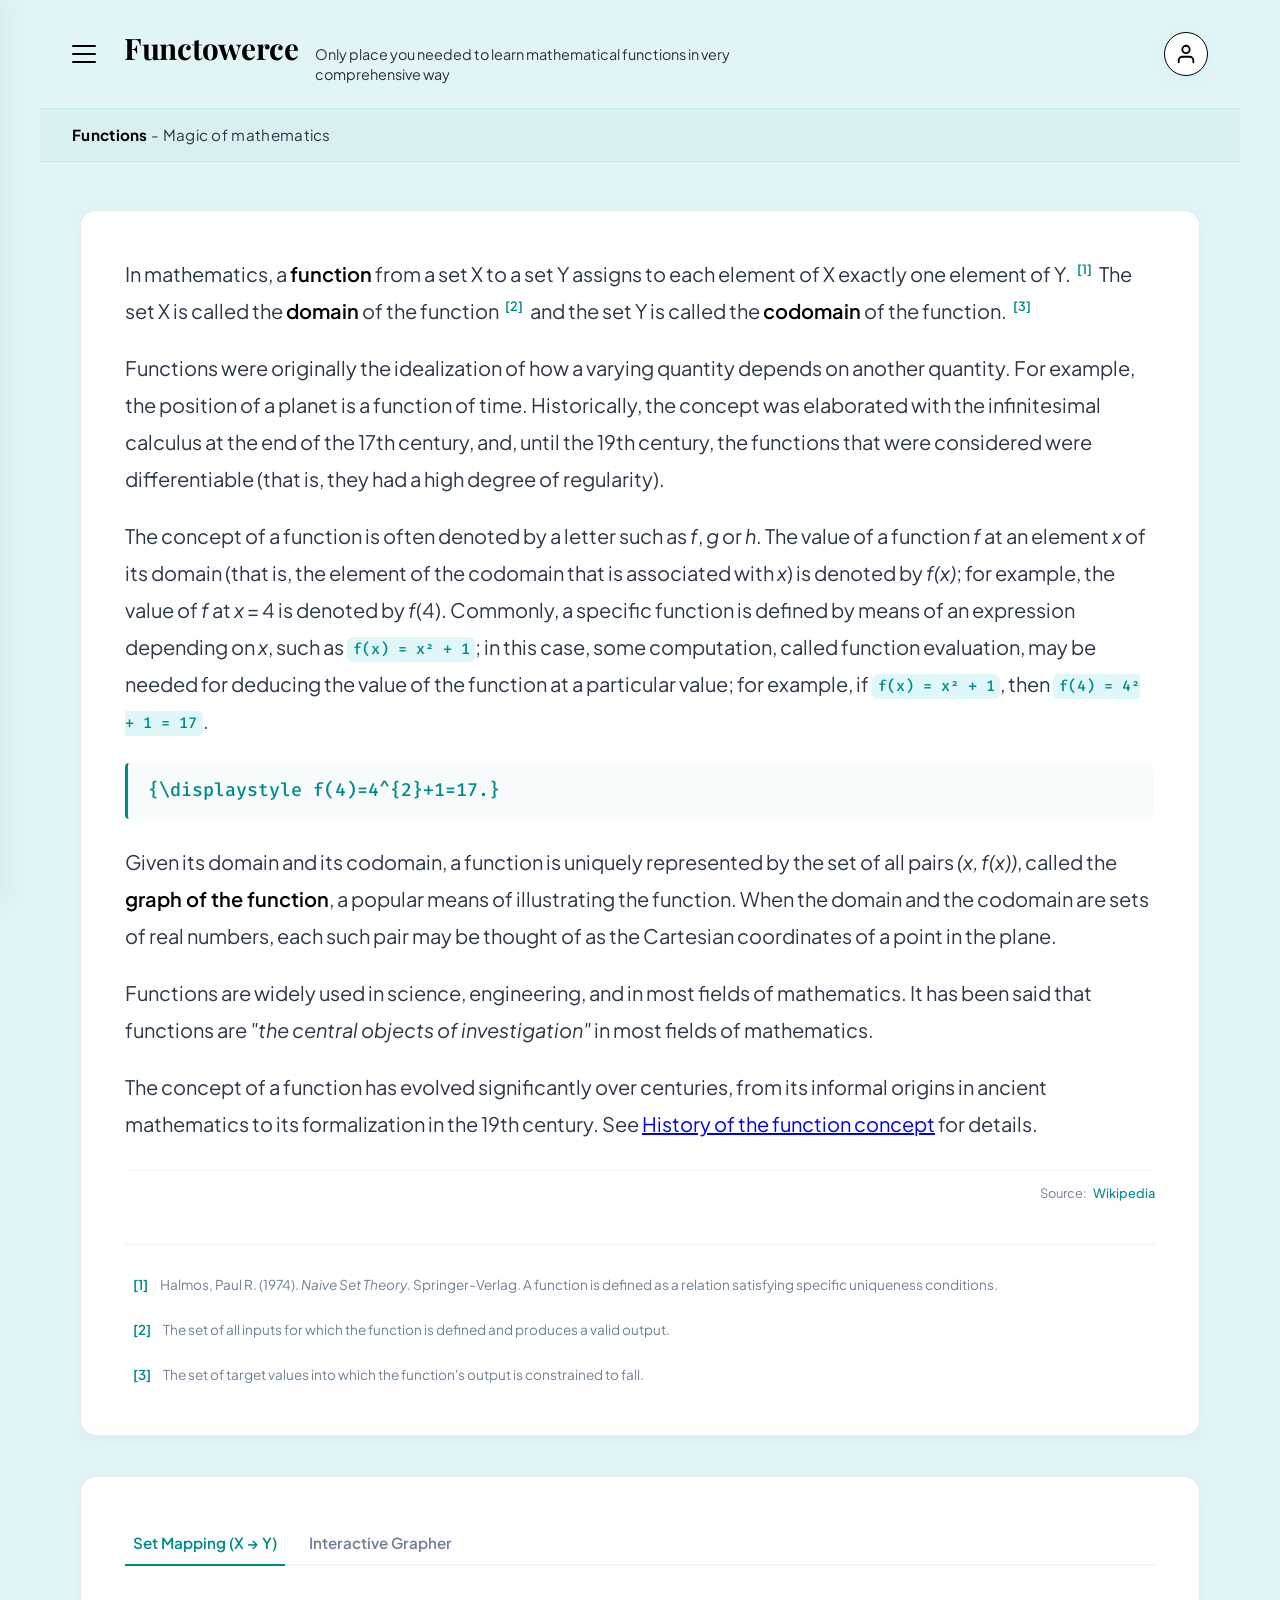
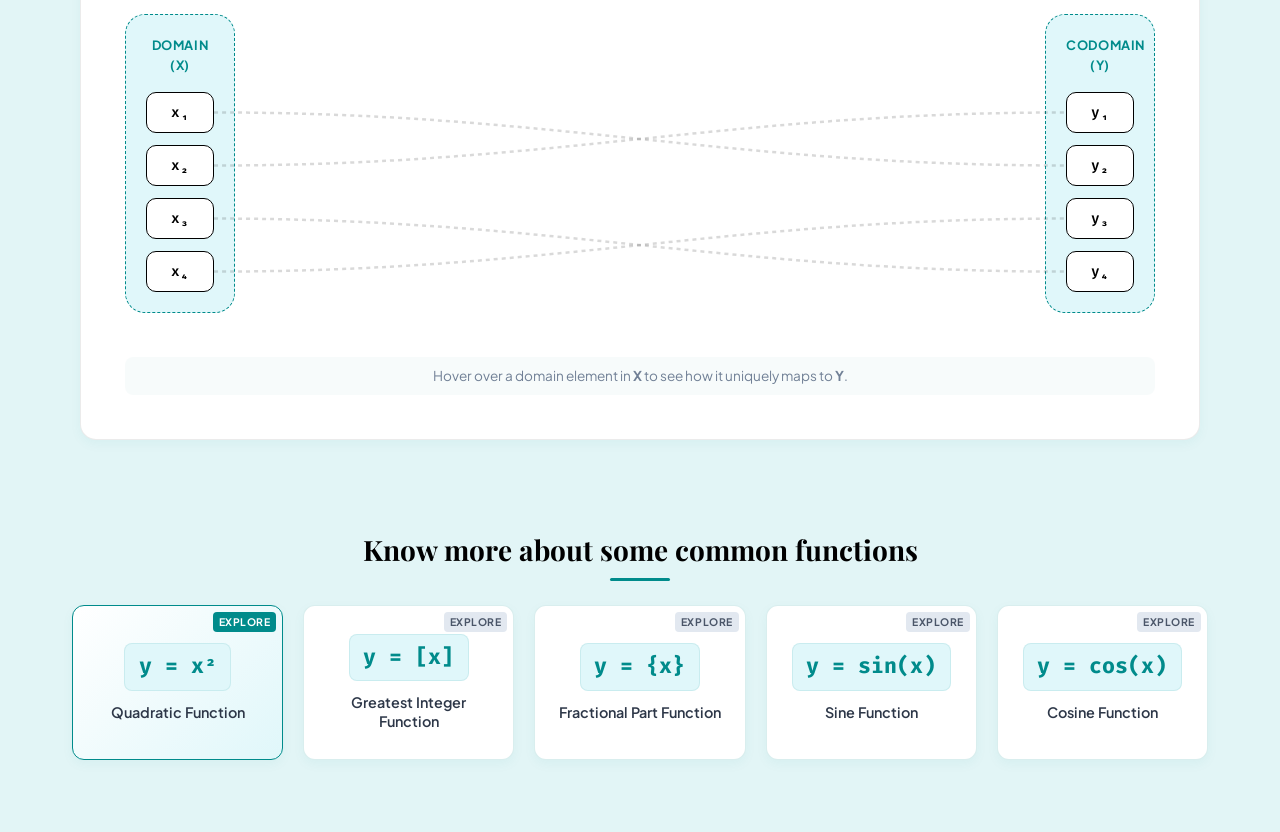
==== commit a02f1ace: "Page not found card added" ====
--- a/index.html
+++ b/index.html
@@ -186,23 +186,23 @@
                     <div class="card-formula">y = x²</div>
                     <div class="card-name">Quadratic Function</div>
                 </a>
-                <a href="#" class="function-card" onclick="alert('Greatest Integer Function page is coming soon!'); return false;">
-                    <span class="card-badge">Soon</span>
+                <a href="404.html" class="function-card">
+                    <span class="card-badge">Explore</span>
                     <div class="card-formula">y = [x]</div>
                     <div class="card-name">Greatest Integer Function</div>
                 </a>
-                <a href="#" class="function-card" onclick="alert('Fractional Part Function page is coming soon!'); return false;">
-                    <span class="card-badge">Soon</span>
+                <a href="404.html" class="function-card">
+                    <span class="card-badge">Explore</span>
                     <div class="card-formula">y = {x}</div>
                     <div class="card-name">Fractional Part Function</div>
                 </a>
-                <a href="#" class="function-card" onclick="alert('Sine Function page is coming soon!'); return false;">
-                    <span class="card-badge">Soon</span>
+                <a href="404.html" class="function-card">
+                    <span class="card-badge">Explore</span>
                     <div class="card-formula">y = sin(x)</div>
                     <div class="card-name">Sine Function</div>
                 </a>
-                <a href="#" class="function-card" onclick="alert('Cosine Function page is coming soon!'); return false;">
-                    <span class="card-badge">Soon</span>
+                <a href="404.html" class="function-card">
+                    <span class="card-badge">Explore</span>
                     <div class="card-formula">y = cos(x)</div>
                     <div class="card-name">Cosine Function</div>
                 </a>
@@ -215,9 +215,9 @@
                 <a href="index.html" class="nav-item active">Introduction</a>
                 <a href="quadratic.html" class="nav-item">Quadratic Function (y=x²)</a>
                 <a href="#function-selection" class="nav-item">Common Functions</a>
-                <a href="#" class="nav-item">Types of Functions</a>
-                <a href="#" class="nav-item">Domain & Codomain</a>
-                <a href="#" class="nav-item">Inverse Functions</a>
+                <a href="404.html" class="nav-item">Types of Functions</a>
+                <a href="404.html" class="nav-item">Domain & Codomain</a>
+                <a href="404.html" class="nav-item">Inverse Functions</a>
             </nav>
         </aside>
         
@@ -228,9 +228,9 @@
                 <p>Track your mathematical progress</p>
             </div>
             <ul class="profile-links">
-                <li><a href="#">My Dashboard</a></li>
-                <li><a href="#">Bookmarks</a></li>
-                <li><a href="#">Settings</a></li>
+                <li><a href="404.html">My Dashboard</a></li>
+                <li><a href="404.html">Bookmarks</a></li>
+                <li><a href="404.html">Settings</a></li>
             </ul>
         </div>
 
--- a/style.css
+++ b/style.css
@@ -1488,3 +1488,347 @@
     outline: none;
     box-shadow: 0 0 0 3px rgba(0, 139, 139, 0.35);
 }
+
+/* --------------------------------------------------
+   Page Not Found (404) Styles - Based on New blank.txt
+--------------------------------------------------- */
+
+.not-found-screen {
+    flex: 1;
+    display: flex;
+    flex-direction: column;
+    align-items: center;
+    justify-content: center;
+    padding: 3rem 1.5rem;
+    min-height: calc(100vh - 120px);
+}
+
+.not-found-content {
+    text-align: center;
+    max-width: 650px;
+    width: 100%;
+    display: flex;
+    flex-direction: column;
+    align-items: center;
+    animation: fadeInContainer 0.7s cubic-bezier(0.43, 0.13, 0.23, 0.96) forwards;
+}
+
+@keyframes fadeInContainer {
+    from {
+        opacity: 0;
+        transform: translateY(30px);
+    }
+    to {
+        opacity: 1;
+        transform: translateY(0);
+    }
+}
+
+.not-found-graphic {
+    display: flex;
+    align-items: center;
+    justify-content: center;
+    gap: 1.25rem;
+    margin-bottom: 2rem;
+}
+
+.number-4 {
+    font-family: 'Signika', var(--font-sans), sans-serif;
+    font-size: 80px;
+    font-weight: 700;
+    color: #222222;
+    opacity: 0.7;
+    user-select: none;
+    line-height: 1;
+}
+
+.num-left {
+    animation: slideInLeft 0.8s cubic-bezier(0.43, 0.13, 0.23, 0.96) forwards;
+}
+
+.num-right {
+    animation: slideInRight 0.8s cubic-bezier(0.43, 0.13, 0.23, 0.96) forwards;
+}
+
+@keyframes slideInLeft {
+    from {
+        opacity: 0;
+        transform: translateX(-40px) translateY(15px) rotate(-5deg);
+    }
+    to {
+        opacity: 0.7;
+        transform: translateX(0) translateY(0) rotate(0deg);
+    }
+}
+
+@keyframes slideInRight {
+    from {
+        opacity: 0;
+        transform: translateX(40px) translateY(15px) rotate(5deg);
+    }
+    to {
+        opacity: 0.7;
+        transform: translateX(0) translateY(0) rotate(0deg);
+    }
+}
+
+.ghost-wrapper {
+    position: relative;
+    display: inline-flex;
+    align-items: center;
+    justify-content: center;
+    cursor: pointer;
+    animation: ghostFloat 2s ease-in-out infinite alternate;
+    transition: transform 0.3s cubic-bezier(0.43, 0.13, 0.23, 0.96);
+}
+
+@keyframes ghostFloat {
+    from {
+        transform: translateY(-5px);
+    }
+    to {
+        transform: translateY(5px);
+    }
+}
+
+.ghost-wrapper:hover {
+    animation: ghostWobble 2s ease-in-out infinite alternate;
+    transform: scale(1.1) translateY(-10px);
+}
+
+@keyframes ghostWobble {
+    0% { transform: scale(1.1) translateY(-10px) rotate(0deg); }
+    25% { transform: scale(1.1) translateY(-10px) rotate(-5deg); }
+    50% { transform: scale(1.1) translateY(-10px) rotate(5deg); }
+    75% { transform: scale(1.1) translateY(-10px) rotate(-5deg); }
+    100% { transform: scale(1.1) translateY(-10px) rotate(0deg); }
+}
+
+.ghost-img {
+    width: 80px;
+    height: 80px;
+    object-fit: contain;
+    user-select: none;
+    pointer-events: none;
+}
+
+@media (min-width: 768px) {
+    .not-found-graphic {
+        gap: 1.75rem;
+        margin-bottom: 2.5rem;
+    }
+    
+    .number-4 {
+        font-size: 120px;
+    }
+    
+    .ghost-img {
+        width: 120px;
+        height: 120px;
+    }
+}
+
+.not-found-title {
+    font-family: 'DM Sans', var(--font-sans), sans-serif;
+    font-size: 1.85rem;
+    font-weight: 700;
+    color: #222222;
+    opacity: 0.7;
+    margin-bottom: 1rem;
+    user-select: none;
+    text-align: center;
+}
+
+@media (min-width: 768px) {
+    .not-found-title {
+        font-size: 2.75rem;
+        margin-bottom: 1.25rem;
+    }
+}
+
+.not-found-desc {
+    font-family: 'DM Sans', var(--font-sans), sans-serif;
+    font-size: 1.05rem;
+    color: #222222;
+    opacity: 0.5;
+    margin-bottom: 2.5rem;
+    user-select: none;
+    text-align: center;
+}
+
+@media (min-width: 768px) {
+    .not-found-desc {
+        font-size: 1.25rem;
+        margin-bottom: 3rem;
+    }
+}
+
+/* Flow Button Style (Find Shelter) */
+.flow-button-container {
+    display: flex;
+    justify-content: center;
+    margin-bottom: 2.5rem;
+}
+
+.flow-btn {
+    position: relative;
+    display: inline-flex;
+    align-items: center;
+    gap: 0.75rem;
+    padding: 0.9rem 2.2rem;
+    background: #222222;
+    color: #ffffff;
+    border-radius: 99px;
+    text-decoration: none;
+    font-family: 'DM Sans', var(--font-sans), sans-serif;
+    font-weight: 600;
+    font-size: 1rem;
+    overflow: hidden;
+    transition: all 0.3s cubic-bezier(0.43, 0.13, 0.23, 0.96);
+    box-shadow: 0 4px 14px rgba(0, 0, 0, 0.15);
+}
+
+.flow-btn:hover {
+    transform: scale(1.05);
+    box-shadow: 0 8px 24px rgba(0, 0, 0, 0.22);
+    background: var(--cyan-accent);
+}
+
+.flow-btn-icon {
+    transition: transform 0.3s ease;
+}
+
+.flow-btn:hover .flow-btn-icon {
+    transform: translateX(4px);
+}
+
+/* 404 Explanation Link */
+.explanation-link-wrapper {
+    margin-top: 1rem;
+}
+
+.what-means-btn {
+    background: transparent;
+    border: none;
+    color: #222222;
+    opacity: 0.5;
+    font-family: 'DM Sans', var(--font-sans), sans-serif;
+    font-size: 0.95rem;
+    text-decoration: underline;
+    cursor: pointer;
+    user-select: none;
+    transition: opacity 0.2s ease;
+}
+
+.what-means-btn:hover {
+    opacity: 0.75;
+}
+
+/* 404 Info Modal */
+.info-modal-backdrop {
+    position: fixed;
+    top: 0;
+    left: 0;
+    width: 100vw;
+    height: 100vh;
+    background: rgba(0, 0, 0, 0.4);
+    backdrop-filter: blur(4px);
+    display: flex;
+    align-items: center;
+    justify-content: center;
+    opacity: 0;
+    pointer-events: none;
+    z-index: 999;
+    transition: opacity 0.25s ease;
+    padding: 1.5rem;
+}
+
+.info-modal-backdrop.active {
+    opacity: 1;
+    pointer-events: auto;
+}
+
+.info-modal-card {
+    background: #ffffff;
+    border-radius: 20px;
+    max-width: 480px;
+    width: 100%;
+    padding: 2rem;
+    position: relative;
+    box-shadow: 0 20px 40px rgba(0, 0, 0, 0.2);
+    transform: scale(0.95) translateY(10px);
+    transition: transform 0.25s cubic-bezier(0.43, 0.13, 0.23, 0.96);
+}
+
+.info-modal-backdrop.active .info-modal-card {
+    transform: scale(1) translateY(0);
+}
+
+.modal-close-btn {
+    position: absolute;
+    top: 1.25rem;
+    right: 1.25rem;
+    background: transparent;
+    border: none;
+    font-size: 1.75rem;
+    color: #718096;
+    cursor: pointer;
+    line-height: 1;
+}
+
+.modal-close-btn:hover {
+    color: #222222;
+}
+
+.info-code-badge {
+    display: inline-block;
+    background: rgba(0, 139, 139, 0.1);
+    color: var(--cyan-accent);
+    font-family: var(--font-mono);
+    font-size: 0.8rem;
+    font-weight: 700;
+    padding: 0.25rem 0.65rem;
+    border-radius: 6px;
+    margin-bottom: 0.5rem;
+}
+
+.info-modal-header h2 {
+    font-family: 'DM Sans', var(--font-sans), sans-serif;
+    font-size: 1.35rem;
+    color: #222222;
+    margin-bottom: 1rem;
+}
+
+.info-modal-body p {
+    font-family: 'DM Sans', var(--font-sans), sans-serif;
+    font-size: 0.95rem;
+    color: #4a5568;
+    line-height: 1.55;
+    margin-bottom: 1rem;
+}
+
+.info-modal-body p:last-child {
+    margin-bottom: 0;
+}
+
+.info-modal-footer {
+    margin-top: 1.5rem;
+    display: flex;
+    justify-content: flex-end;
+}
+
+.modal-ok-btn {
+    background: var(--cyan-accent);
+    color: #ffffff;
+    border: none;
+    border-radius: 10px;
+    padding: 0.65rem 1.4rem;
+    font-family: 'DM Sans', var(--font-sans), sans-serif;
+    font-weight: 600;
+    cursor: pointer;
+    transition: background 0.2s ease;
+}
+
+.modal-ok-btn:hover {
+    background: #007373;
+}
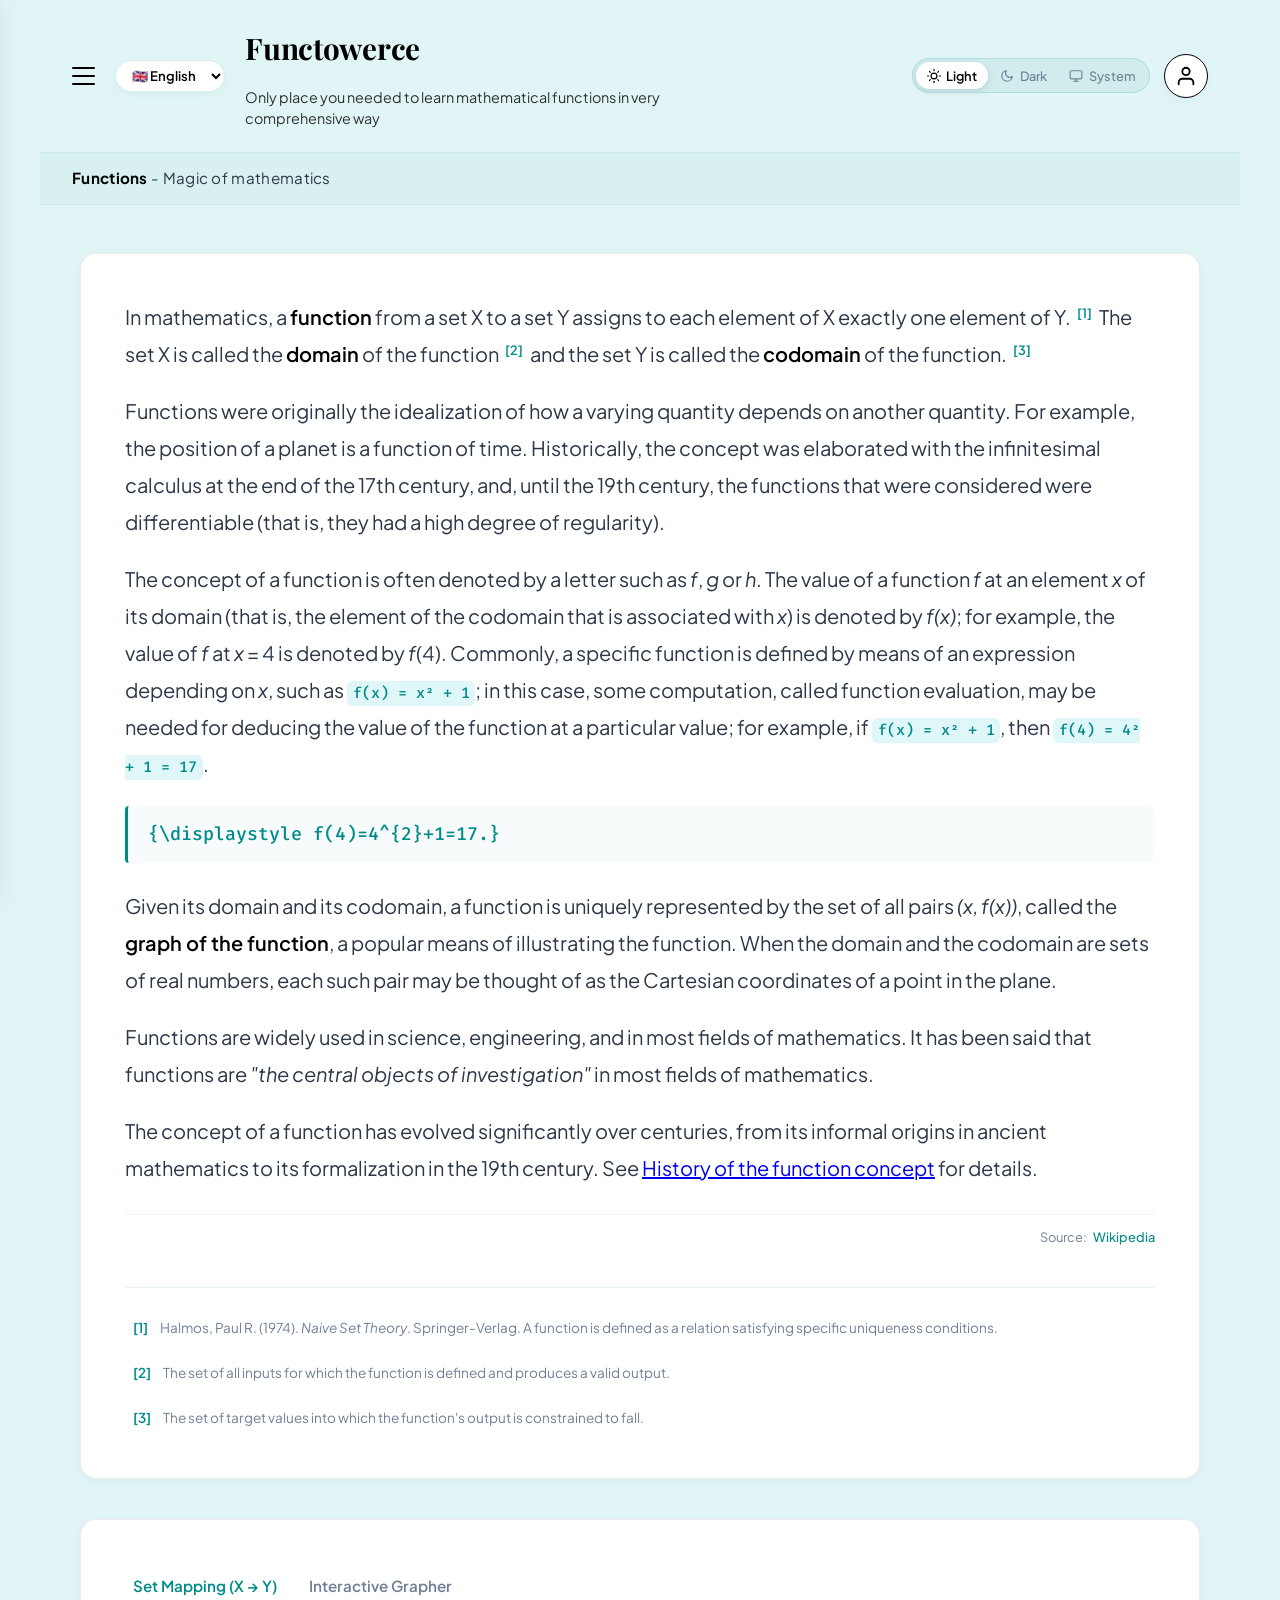
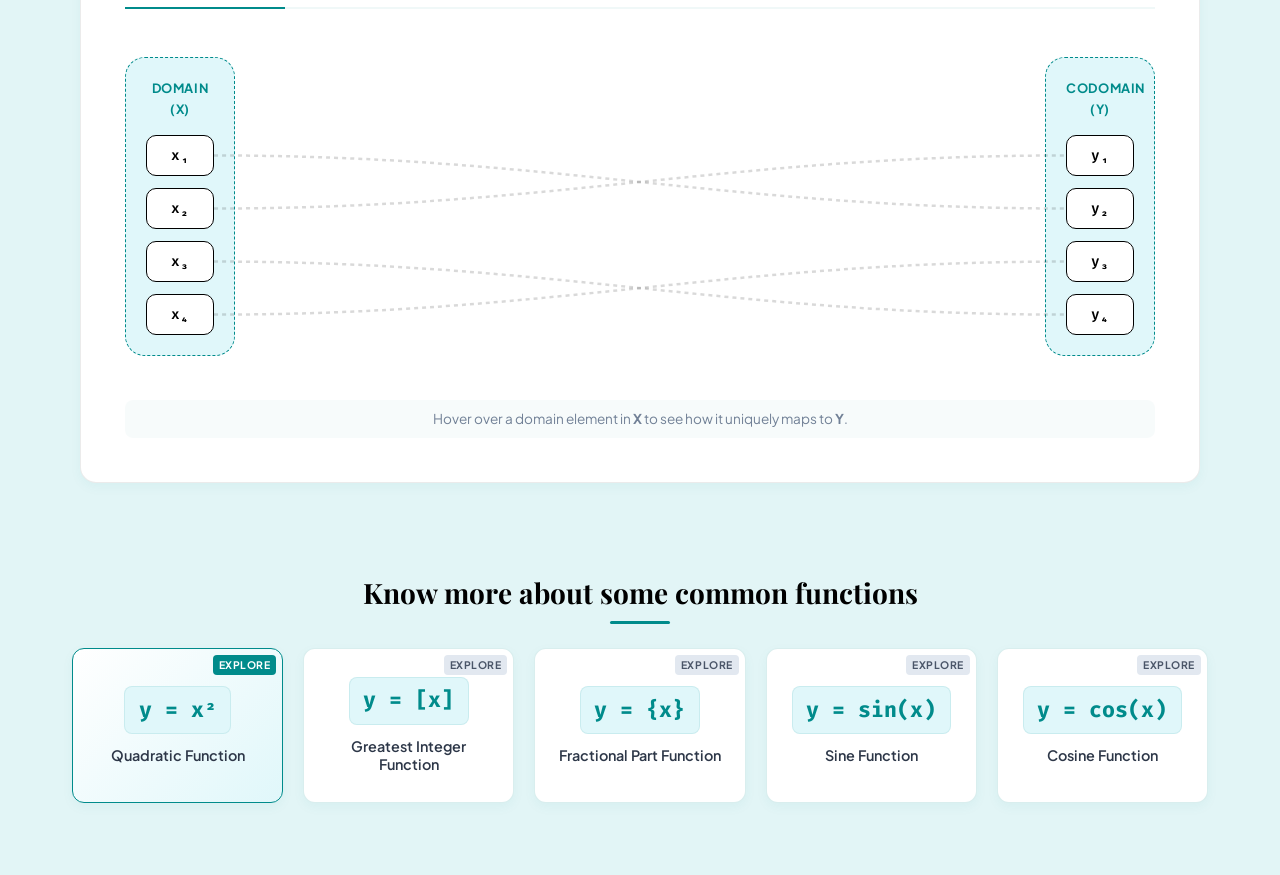
==== commit d4034ec2: "Bilingual pages added and light-dark mode selection" ====
--- a/index.html
+++ b/index.html
@@ -10,6 +10,15 @@
     <link rel="preconnect" href="https://fonts.gstatic.com" crossorigin>
     <link href="https://fonts.googleapis.com/css2?family=Playfair+Display:ital,wght@0,700;1,700&family=Plus+Jakarta+Sans:wght@300;400;500;600;700&family=Fira+Code:wght@400;500&display=swap" rel="stylesheet">
     <link rel="stylesheet" href="style.css">
+    <script>
+        (function() {
+            var t = localStorage.getItem('functowerce-theme') || 'light';
+            if (t === 'system') {
+                t = window.matchMedia('(prefers-color-scheme: dark)').matches ? 'dark' : 'light';
+            }
+            document.documentElement.setAttribute('data-theme', t);
+        })();
+    </script>
 </head>
 <body>
 
@@ -26,25 +35,67 @@
                     <span class="line"></span>
                 </button>
                 
+                <!-- Language Selection Dropdown -->
+                <div class="lang-select-wrapper">
+                    <select id="lang-select" class="lang-select" aria-label="Select Language">
+                        <option value="en">🇬🇧 English</option>
+                        <option value="hi">🇮🇳 हिन्दी</option>
+                    </select>
+                </div>
+
                 <!-- Logo & Subtitle Group -->
                 <div class="logo-group">
                     <h1 class="logo-title"><a href="index.html" class="logo-link">Functowerce</a></h1>
-                    <p class="logo-tagline">Only place you needed to learn mathematical functions in very comprehensive way</p>
+                    <p class="logo-tagline" data-i18n="header_tagline">Only place you needed to learn mathematical functions in very comprehensive way</p>
                 </div>
             </div>
             
-            <!-- Profile Button -->
-            <button class="profile-btn" id="btn-profile" aria-label="User Profile">
-                <svg viewBox="0 0 24 24" width="22" height="22" fill="none" stroke="currentColor" stroke-width="2" stroke-linecap="round" stroke-linejoin="round">
-                    <path d="M20 21v-2a4 4 0 0 0-4-4H8a4 4 0 0 0-4 4v2"/>
-                    <circle cx="12" cy="7" r="4"/>
-                </svg>
-            </button>
+            <div class="right-section">
+                <!-- Theme Switcher Tabs -->
+                <div class="theme-switcher-tabs" id="theme-switcher" role="radiogroup" aria-label="Theme selection">
+                    <button type="button" class="theme-tab-btn active" data-theme-val="light" role="radio" aria-checked="true" aria-label="Light theme">
+                        <svg class="theme-tab-icon" width="14" height="14" viewBox="0 0 24 24" fill="none" stroke="currentColor" stroke-width="2" stroke-linecap="round" stroke-linejoin="round">
+                            <circle cx="12" cy="12" r="5"></circle>
+                            <line x1="12" y1="1" x2="12" y2="3"></line>
+                            <line x1="12" y1="21" x2="12" y2="23"></line>
+                            <line x1="4.22" y1="4.22" x2="5.64" y2="5.64"></line>
+                            <line x1="18.36" y1="18.36" x2="19.78" y2="19.78"></line>
+                            <line x1="1" y1="12" x2="3" y2="12"></line>
+                            <line x1="21" y1="12" x2="23" y2="12"></line>
+                            <line x1="4.22" y1="19.78" x2="5.64" y2="18.36"></line>
+                            <line x1="18.36" y1="5.64" x2="19.78" y2="4.22"></line>
+                        </svg>
+                        <span class="theme-tab-label" data-i18n="theme_light">Light</span>
+                    </button>
+                    <button type="button" class="theme-tab-btn" data-theme-val="dark" role="radio" aria-checked="false" aria-label="Dark theme">
+                        <svg class="theme-tab-icon" width="14" height="14" viewBox="0 0 24 24" fill="none" stroke="currentColor" stroke-width="2" stroke-linecap="round" stroke-linejoin="round">
+                            <path d="M21 12.79A9 9 0 1 1 11.21 3 7 7 0 0 0 21 12.79z"></path>
+                        </svg>
+                        <span class="theme-tab-label" data-i18n="theme_dark">Dark</span>
+                    </button>
+                    <button type="button" class="theme-tab-btn" data-theme-val="system" role="radio" aria-checked="false" aria-label="System theme">
+                        <svg class="theme-tab-icon" width="14" height="14" viewBox="0 0 24 24" fill="none" stroke="currentColor" stroke-width="2" stroke-linecap="round" stroke-linejoin="round">
+                            <rect x="2" y="3" width="20" height="14" rx="2" ry="2"></rect>
+                            <line x1="8" y1="21" x2="16" y2="21"></line>
+                            <line x1="12" y1="17" x2="12" y2="21"></line>
+                        </svg>
+                        <span class="theme-tab-label" data-i18n="theme_system">System</span>
+                    </button>
+                </div>
+
+                <!-- Profile Button -->
+                <button class="profile-btn" id="btn-profile" aria-label="User Profile">
+                    <svg viewBox="0 0 24 24" width="22" height="22" fill="none" stroke="currentColor" stroke-width="2" stroke-linecap="round" stroke-linejoin="round">
+                        <path d="M20 21v-2a4 4 0 0 0-4-4H8a4 4 0 0 0-4 4v2"/>
+                        <circle cx="12" cy="7" r="4"/>
+                    </svg>
+                </button>
+            </div>
         </header>
 
         <!-- Sub-Header / Tagline -->
         <section class="magic-bar">
-            <p class="magic-text"><strong>Functions</strong> - Magic of mathematics</p>
+            <p class="magic-text" data-i18n="magic_bar"><strong>Functions</strong> - Magic of mathematics</p>
         </section>
 
         <!-- Main Body Grid -->
@@ -53,28 +104,28 @@
             <!-- Left Side: Textbook Content -->
             <article class="content-section">
                 <div class="academic-text">
-                    <p>
+                    <p data-i18n="intro_p1">
                         In mathematics, a <strong>function</strong> from a set X to a set Y assigns to each element of X exactly one element of Y.<span class="citation" data-citation="1">[1]</span> 
                         The set X is called the <strong>domain</strong> of the function<span class="citation" data-citation="2">[2]</span> 
                         and the set Y is called the <strong>codomain</strong> of the function.<span class="citation" data-citation="3">[3]</span>
                     </p>
-                    <p>
+                    <p data-i18n="intro_p2">
                         Functions were originally the idealization of how a varying quantity depends on another quantity. For example, the position of a planet is a function of time. Historically, the concept was elaborated with the infinitesimal calculus at the end of the 17th century, and, until the 19th century, the functions that were considered were differentiable (that is, they had a high degree of regularity).
                     </p>
-                    <p>
+                    <p data-i18n="intro_p3">
                         The concept of a function is often denoted by a letter such as <em>f</em>, <em>g</em> or <em>h</em>. The value of a function <em>f</em> at an element <em>x</em> of its domain (that is, the element of the codomain that is associated with <em>x</em>) is denoted by <em>f(x)</em>; for example, the value of <em>f</em> at <em>x</em> = 4 is denoted by <em>f</em>(4). Commonly, a specific function is defined by means of an expression depending on <em>x</em>, such as <code>f(x) = x² + 1</code>; in this case, some computation, called function evaluation, may be needed for deducing the value of the function at a particular value; for example, if <code>f(x) = x² + 1</code>, then <code>f(4) = 4² + 1 = 17</code>.
                     </p>
                     <!-- LaTeX Style Math Display Block -->
                     <div class="math-block" aria-label="Mathematical formula showing function evaluation">
                         {\displaystyle f(4)=4^{2}+1=17.}
                     </div>
-                    <p>
+                    <p data-i18n="intro_p4">
                         Given its domain and its codomain, a function is uniquely represented by the set of all pairs <em>(x, f(x))</em>, called the <strong>graph of the function</strong>, a popular means of illustrating the function. When the domain and the codomain are sets of real numbers, each such pair may be thought of as the Cartesian coordinates of a point in the plane.
                     </p>
-                    <p>
+                    <p data-i18n="intro_p5">
                         Functions are widely used in science, engineering, and in most fields of mathematics. It has been said that functions are <em>"the central objects of investigation"</em> in most fields of mathematics.
                     </p>
-                    <p>
+                    <p data-i18n="intro_p6">
                         The concept of a function has evolved significantly over centuries, from its informal origins in ancient mathematics to its formalization in the 19th century. See <a href="https://en.wikipedia.org/wiki/History_of_the_function_concept" target="_blank" rel="noopener">History of the function concept</a> for details.
                     </p>
                     <div class="source-attribution">
@@ -84,15 +135,15 @@
 
                 <!-- Footnotes section -->
                 <footer class="footnotes-area">
-                    <div class="footnote-item" id="fn-1">
+                    <div class="footnote-item" id="fn-1" data-i18n="fn_1">
                         <span class="fn-num">[1]</span>
                         <p class="fn-desc">Halmos, Paul R. (1974). <em>Naive Set Theory</em>. Springer-Verlag. A function is defined as a relation satisfying specific uniqueness conditions.</p>
                     </div>
-                    <div class="footnote-item" id="fn-2">
+                    <div class="footnote-item" id="fn-2" data-i18n="fn_2">
                         <span class="fn-num">[2]</span>
                         <p class="fn-desc">The set of all inputs for which the function is defined and produces a valid output.</p>
                     </div>
-                    <div class="footnote-item" id="fn-3">
+                    <div class="footnote-item" id="fn-3" data-i18n="fn_3">
                         <span class="fn-num">[3]</span>
                         <p class="fn-desc">The set of target values into which the function's output is constrained to fall.</p>
                     </div>
@@ -104,8 +155,8 @@
                 
                 <!-- Tab Controls -->
                 <div class="tab-controls">
-                    <button class="tab-btn active" data-tab="mapping">Set Mapping (X &rarr; Y)</button>
-                    <button class="tab-btn" data-tab="grapher">Interactive Grapher</button>
+                    <button class="tab-btn active" data-tab="mapping" data-i18n="tab_mapping">Set Mapping (X &rarr; Y)</button>
+                    <button class="tab-btn" data-tab="grapher" data-i18n="tab_grapher">Interactive Grapher</button>
                 </div>
 
                 <!-- Tab 1: Set Mapping Visualizer -->
@@ -113,7 +164,7 @@
                     <div class="mapping-container">
                         <!-- Domain Set X -->
                         <div class="set-container" id="set-x">
-                            <span class="set-title">Domain (X)</span>
+                            <span class="set-title" data-i18n="domain_title">Domain (X)</span>
                             <div class="set-elements">
                                 <div class="element-node" data-val="1">x₁</div>
                                 <div class="element-node" data-val="2">x₂</div>
@@ -132,7 +183,7 @@
 
                         <!-- Codomain Set Y -->
                         <div class="set-container" id="set-y">
-                            <span class="set-title">Codomain (Y)</span>
+                            <span class="set-title" data-i18n="codomain_title">Codomain (Y)</span>
                             <div class="set-elements">
                                 <div class="element-node y-node" data-val="a">y₁</div>
                                 <div class="element-node y-node" data-val="b">y₂</div>
@@ -141,7 +192,7 @@
                             </div>
                         </div>
                     </div>
-                    <div class="interactive-note">
+                    <div class="interactive-note" data-i18n="mapping_note">
                         Hover over a domain element in <strong>X</strong> to see how it uniquely maps to <strong>Y</strong>.
                     </div>
                 </div>
@@ -151,10 +202,10 @@
                     <div class="grapher-card">
                         <div class="grapher-header">
                             <select id="select-function" class="style-select">
-                                <option value="linear">Linear: f(x) = x</option>
-                                <option value="quadratic">Quadratic: f(x) = x²</option>
-                                <option value="sine">Sine: f(x) = sin(x)</option>
-                                <option value="exponential">Exponential: f(x) = 2ˣ</option>
+                                <option value="linear" data-i18n="opt_linear">Linear: f(x) = x</option>
+                                <option value="quadratic" data-i18n="opt_quadratic">Quadratic: f(x) = x²</option>
+                                <option value="sine" data-i18n="opt_sine">Sine: f(x) = sin(x)</option>
+                                <option value="exponential" data-i18n="opt_exponential">Exponential: f(x) = 2ˣ</option>
                             </select>
                         </div>
                         
@@ -164,11 +215,11 @@
 
                         <div class="slider-controls">
                             <div class="slider-row">
-                                <label for="x-input">Input (x): <span id="x-val-label">0.0</span></label>
+                                <label for="x-input"><span data-i18n="input_x">Input (x):</span> <span id="x-val-label">0.0</span></label>
                                 <input type="range" id="x-input" min="-3" max="3" step="0.1" value="0">
                             </div>
                             <div class="result-display">
-                                Output f(x) = <span id="y-val-label" class="highlight-val">0.0</span>
+                                <span data-i18n="output_y">Output f(x) =</span> <span id="y-val-label" class="highlight-val">0.0</span>
                             </div>
                         </div>
                     </div>
@@ -179,32 +230,32 @@
 
         <!-- Function Selection Section -->
         <section class="function-selection" id="function-selection">
-            <h2 class="selection-title">Know more about some common functions</h2>
+            <h2 class="selection-title" data-i18n="section_common_title">Know more about some common functions</h2>
             <div class="function-grid">
                 <a href="quadratic.html" class="function-card active-card">
-                    <span class="card-badge">Explore</span>
+                    <span class="card-badge" data-i18n="card_badge_explore">Explore</span>
                     <div class="card-formula">y = x²</div>
-                    <div class="card-name">Quadratic Function</div>
-                </a>
-                <a href="404.html" class="function-card">
-                    <span class="card-badge">Explore</span>
+                    <div class="card-name" data-i18n="fn_name_quadratic">Quadratic Function</div>
+                </a>
+                <a href="404.html" class="function-card">
+                    <span class="card-badge" data-i18n="card_badge_explore">Explore</span>
                     <div class="card-formula">y = [x]</div>
-                    <div class="card-name">Greatest Integer Function</div>
-                </a>
-                <a href="404.html" class="function-card">
-                    <span class="card-badge">Explore</span>
+                    <div class="card-name" data-i18n="fn_name_greatest">Greatest Integer Function</div>
+                </a>
+                <a href="404.html" class="function-card">
+                    <span class="card-badge" data-i18n="card_badge_explore">Explore</span>
                     <div class="card-formula">y = {x}</div>
-                    <div class="card-name">Fractional Part Function</div>
-                </a>
-                <a href="404.html" class="function-card">
-                    <span class="card-badge">Explore</span>
+                    <div class="card-name" data-i18n="fn_name_fractional">Fractional Part Function</div>
+                </a>
+                <a href="404.html" class="function-card">
+                    <span class="card-badge" data-i18n="card_badge_explore">Explore</span>
                     <div class="card-formula">y = sin(x)</div>
-                    <div class="card-name">Sine Function</div>
-                </a>
-                <a href="404.html" class="function-card">
-                    <span class="card-badge">Explore</span>
+                    <div class="card-name" data-i18n="fn_name_sine">Sine Function</div>
+                </a>
+                <a href="404.html" class="function-card">
+                    <span class="card-badge" data-i18n="card_badge_explore">Explore</span>
                     <div class="card-formula">y = cos(x)</div>
-                    <div class="card-name">Cosine Function</div>
+                    <div class="card-name" data-i18n="fn_name_cosine">Cosine Function</div>
                 </a>
             </div>
         </section>
@@ -212,25 +263,25 @@
         <!-- Sidebar Navigation Drawer -->
         <aside class="sidebar-drawer" id="sidebar-drawer">
             <nav class="sidebar-nav">
-                <a href="index.html" class="nav-item active">Introduction</a>
-                <a href="quadratic.html" class="nav-item">Quadratic Function (y=x²)</a>
-                <a href="#function-selection" class="nav-item">Common Functions</a>
-                <a href="404.html" class="nav-item">Types of Functions</a>
-                <a href="404.html" class="nav-item">Domain & Codomain</a>
-                <a href="404.html" class="nav-item">Inverse Functions</a>
+                <a href="index.html" class="nav-item active" data-i18n="nav_intro">Introduction</a>
+                <a href="quadratic.html" class="nav-item" data-i18n="nav_quadratic">Quadratic Function (y=x²)</a>
+                <a href="#function-selection" class="nav-item" data-i18n="nav_common">Common Functions</a>
+                <a href="404.html" class="nav-item" data-i18n="nav_types">Types of Functions</a>
+                <a href="404.html" class="nav-item" data-i18n="nav_domain">Domain & Codomain</a>
+                <a href="404.html" class="nav-item" data-i18n="nav_inverse">Inverse Functions</a>
             </nav>
         </aside>
         
         <!-- Profile Dropdown Modal -->
         <div class="profile-modal" id="profile-modal">
             <div class="profile-header">
-                <h3>Welcome Scholar</h3>
-                <p>Track your mathematical progress</p>
+                <h3 data-i18n="profile_welcome">Welcome Scholar</h3>
+                <p data-i18n="profile_sub">Track your mathematical progress</p>
             </div>
             <ul class="profile-links">
-                <li><a href="404.html">My Dashboard</a></li>
-                <li><a href="404.html">Bookmarks</a></li>
-                <li><a href="404.html">Settings</a></li>
+                <li><a href="404.html" data-i18n="profile_dashboard">My Dashboard</a></li>
+                <li><a href="404.html" data-i18n="profile_bookmarks">Bookmarks</a></li>
+                <li><a href="404.html" data-i18n="profile_settings">Settings</a></li>
             </ul>
         </div>
 
--- a/style.css
+++ b/style.css
@@ -7,7 +7,7 @@
     --font-sans: 'Plus Jakarta Sans', system-ui, -apple-system, sans-serif;
     --font-mono: 'Fira Code', monospace;
     
-    /* Colors */
+    /* Colors - Light Mode (Default) */
     --bg-main: #e2f5f6; /* Minimal light cyan background */
     --bg-card: #ffffff;
     --text-primary: #000000;
@@ -22,6 +22,22 @@
     --shadow-active: 0 8px 24px rgba(0, 139, 139, 0.08);
     
     --transition-smooth: 0.25s cubic-bezier(0.4, 0, 0.2, 1);
+}
+
+/* Colors - Dark Mode */
+[data-theme="dark"] {
+    --bg-main: #0f172a;
+    --bg-card: #1e293b;
+    --text-primary: #f8fafc;
+    --text-secondary: #cbd5e1;
+    --text-muted: #94a3b8;
+    
+    --cyan-accent: #14b8a6;
+    --cyan-light: #134e4a;
+    --cyan-border: rgba(20, 184, 166, 0.25);
+    
+    --shadow-minimal: 0 4px 12px rgba(0, 0, 0, 0.3);
+    --shadow-active: 0 8px 24px rgba(0, 0, 0, 0.4);
 }
 
 /* --------------------------------------------------
@@ -160,6 +176,120 @@
     opacity: 0.8;
     max-width: 500px;
     line-height: 1.4;
+}
+
+/* Header Left Section & Language Selector */
+.left-section {
+    display: flex;
+    align-items: center;
+    gap: 1.25rem;
+    flex: 1;
+}
+
+.lang-select-wrapper {
+    display: inline-flex;
+    align-items: center;
+}
+
+.lang-select {
+    background: var(--bg-card);
+    color: var(--text-primary);
+    border: 1.5px solid var(--cyan-border);
+    border-radius: 99px;
+    padding: 0.35rem 0.75rem;
+    font-family: var(--font-sans);
+    font-size: 0.82rem;
+    font-weight: 600;
+    cursor: pointer;
+    outline: none;
+    transition: var(--transition-smooth);
+    box-shadow: var(--shadow-minimal);
+}
+
+.lang-select:hover {
+    border-color: var(--cyan-accent);
+    background: var(--cyan-light);
+}
+
+[data-theme="dark"] .lang-select {
+    background: #1e293b;
+    color: #f8fafc;
+    border-color: rgba(20, 184, 166, 0.3);
+}
+
+[data-theme="dark"] .lang-select:hover {
+    background: #134e4a;
+}
+
+/* Header Right Section & Theme Switcher */
+.right-section {
+    display: flex;
+    align-items: center;
+    gap: 0.85rem;
+}
+
+.theme-switcher-tabs {
+    display: inline-flex;
+    align-items: center;
+    background: rgba(0, 139, 139, 0.08);
+    border: 1px solid rgba(0, 139, 139, 0.15);
+    border-radius: 99px;
+    padding: 3px;
+    gap: 2px;
+    transition: var(--transition-smooth);
+}
+
+[data-theme="dark"] .theme-switcher-tabs {
+    background: rgba(255, 255, 255, 0.08);
+    border-color: rgba(255, 255, 255, 0.15);
+}
+
+.theme-tab-btn {
+    display: inline-flex;
+    align-items: center;
+    gap: 0.35rem;
+    padding: 0.35rem 0.65rem;
+    border-radius: 99px;
+    border: none;
+    background: transparent;
+    color: var(--text-muted);
+    font-family: var(--font-sans);
+    font-size: 0.8rem;
+    font-weight: 500;
+    cursor: pointer;
+    transition: all 0.2s cubic-bezier(0.4, 0, 0.2, 1);
+    outline: none;
+}
+
+.theme-tab-btn:hover {
+    color: var(--text-primary);
+}
+
+.theme-tab-btn.active {
+    background: var(--bg-card);
+    color: var(--text-primary);
+    font-weight: 600;
+    box-shadow: 0 2px 8px rgba(0, 0, 0, 0.1);
+}
+
+[data-theme="dark"] .theme-tab-btn.active {
+    background: #1e293b;
+    color: #f8fafc;
+    box-shadow: 0 2px 8px rgba(0, 0, 0, 0.4);
+}
+
+.theme-tab-icon {
+    display: block;
+    flex-shrink: 0;
+}
+
+@media (max-width: 768px) {
+    .theme-tab-label {
+        display: none;
+    }
+    .theme-tab-btn {
+        padding: 0.4rem;
+    }
 }
 
 /* Profile Button */
@@ -917,36 +1047,66 @@
     
     /* Header stacking & spacing */
     .content-top {
-        padding: 1rem 1.25rem;
-        gap: 1rem;
+        padding: 0.85rem 1rem;
+        gap: 0.5rem;
+        flex-wrap: wrap;
+        align-items: center;
+        justify-content: space-between;
     }
     
     .left-section {
-        gap: 1rem;
-        align-items: flex-start;
+        display: flex;
+        align-items: center;
+        flex-wrap: wrap;
+        gap: 0.65rem;
+        flex: 1 1 auto;
+        min-width: 0;
     }
     
     .logo-group {
-        flex-direction: column;
-        align-items: flex-start;
-        gap: 0.25rem;
+        flex-direction: row;
+        align-items: center;
+        gap: 0.4rem;
     }
     
     .logo-title {
-        font-size: 1.45rem;
+        font-size: 1.35rem;
         line-height: 1.2;
     }
     
     .logo-tagline {
-        font-size: 0.8rem;
-        opacity: 0.95;
-        max-width: 100%;
-        line-height: 1.35;
+        display: none;
+    }
+
+    .lang-select-wrapper {
+        order: 10;
+        flex-basis: 100%;
+        display: flex;
+        align-items: center;
+        margin-top: 0.25rem;
+        padding-top: 0.35rem;
+        border-top: 1px dashed rgba(0, 139, 139, 0.12);
+    }
+
+    [data-theme="dark"] .lang-select-wrapper {
+        border-top-color: rgba(255, 255, 255, 0.1);
+    }
+
+    .lang-select {
+        font-size: 0.78rem;
+        padding: 0.25rem 0.6rem;
+    }
+
+    .right-section {
+        display: flex;
+        align-items: center;
+        gap: 0.4rem;
+        flex-shrink: 0;
     }
     
     .profile-btn {
-        width: 38px;
-        height: 38px;
+        width: 36px;
+        height: 36px;
         flex-shrink: 0;
     }
     
@@ -1536,10 +1696,15 @@
     font-family: 'Signika', var(--font-sans), sans-serif;
     font-size: 80px;
     font-weight: 700;
-    color: #222222;
-    opacity: 0.7;
+    color: var(--text-primary);
+    opacity: 0.75;
     user-select: none;
     line-height: 1;
+}
+
+[data-theme="dark"] .number-4 {
+    color: #ffffff;
+    opacity: 0.9;
 }
 
 .num-left {
@@ -1556,7 +1721,7 @@
         transform: translateX(-40px) translateY(15px) rotate(-5deg);
     }
     to {
-        opacity: 0.7;
+        opacity: 0.75;
         transform: translateX(0) translateY(0) rotate(0deg);
     }
 }
@@ -1567,7 +1732,7 @@
         transform: translateX(40px) translateY(15px) rotate(5deg);
     }
     to {
-        opacity: 0.7;
+        opacity: 0.75;
         transform: translateX(0) translateY(0) rotate(0deg);
     }
 }
@@ -1632,11 +1797,14 @@
     font-family: 'DM Sans', var(--font-sans), sans-serif;
     font-size: 1.85rem;
     font-weight: 700;
-    color: #222222;
-    opacity: 0.7;
+    color: var(--text-primary);
     margin-bottom: 1rem;
     user-select: none;
     text-align: center;
+}
+
+[data-theme="dark"] .not-found-title {
+    color: #ffffff;
 }
 
 @media (min-width: 768px) {
@@ -1649,11 +1817,14 @@
 .not-found-desc {
     font-family: 'DM Sans', var(--font-sans), sans-serif;
     font-size: 1.05rem;
-    color: #222222;
-    opacity: 0.5;
+    color: var(--text-secondary);
     margin-bottom: 2.5rem;
     user-select: none;
     text-align: center;
+}
+
+[data-theme="dark"] .not-found-desc {
+    color: #cbd5e1;
 }
 
 @media (min-width: 768px) {
@@ -1688,12 +1859,21 @@
     box-shadow: 0 4px 14px rgba(0, 0, 0, 0.15);
 }
 
+[data-theme="dark"] .flow-btn {
+    background: var(--cyan-accent);
+    color: #ffffff;
+}
+
 .flow-btn:hover {
     transform: scale(1.05);
     box-shadow: 0 8px 24px rgba(0, 0, 0, 0.22);
     background: var(--cyan-accent);
 }
 
+[data-theme="dark"] .flow-btn:hover {
+    background: #007373;
+}
+
 .flow-btn-icon {
     transition: transform 0.3s ease;
 }
@@ -1710,18 +1890,26 @@
 .what-means-btn {
     background: transparent;
     border: none;
-    color: #222222;
-    opacity: 0.5;
+    color: var(--text-secondary);
     font-family: 'DM Sans', var(--font-sans), sans-serif;
     font-size: 0.95rem;
     text-decoration: underline;
     cursor: pointer;
     user-select: none;
-    transition: opacity 0.2s ease;
+    transition: all 0.2s ease;
+}
+
+[data-theme="dark"] .what-means-btn {
+    color: #94a3b8;
 }
 
 .what-means-btn:hover {
     opacity: 0.75;
+}
+
+[data-theme="dark"] .what-means-btn:hover {
+    color: #ffffff;
+    opacity: 1;
 }
 
 /* 404 Info Modal */
@@ -1749,7 +1937,7 @@
 }
 
 .info-modal-card {
-    background: #ffffff;
+    background: var(--bg-card);
     border-radius: 20px;
     max-width: 480px;
     width: 100%;
@@ -1758,6 +1946,12 @@
     box-shadow: 0 20px 40px rgba(0, 0, 0, 0.2);
     transform: scale(0.95) translateY(10px);
     transition: transform 0.25s cubic-bezier(0.43, 0.13, 0.23, 0.96);
+}
+
+[data-theme="dark"] .info-modal-card {
+    background: #1e293b;
+    border: 1px solid rgba(255, 255, 255, 0.12);
+    box-shadow: 0 20px 40px rgba(0, 0, 0, 0.6);
 }
 
 .info-modal-backdrop.active .info-modal-card {
@@ -1776,8 +1970,16 @@
     line-height: 1;
 }
 
+[data-theme="dark"] .modal-close-btn {
+    color: #94a3b8;
+}
+
 .modal-close-btn:hover {
     color: #222222;
+}
+
+[data-theme="dark"] .modal-close-btn:hover {
+    color: #ffffff;
 }
 
 .info-code-badge {
@@ -1795,16 +1997,24 @@
 .info-modal-header h2 {
     font-family: 'DM Sans', var(--font-sans), sans-serif;
     font-size: 1.35rem;
-    color: #222222;
+    color: var(--text-primary);
     margin-bottom: 1rem;
+}
+
+[data-theme="dark"] .info-modal-header h2 {
+    color: #ffffff;
 }
 
 .info-modal-body p {
     font-family: 'DM Sans', var(--font-sans), sans-serif;
     font-size: 0.95rem;
-    color: #4a5568;
+    color: var(--text-secondary);
     line-height: 1.55;
     margin-bottom: 1rem;
+}
+
+[data-theme="dark"] .info-modal-body p {
+    color: #cbd5e1;
 }
 
 .info-modal-body p:last-child {
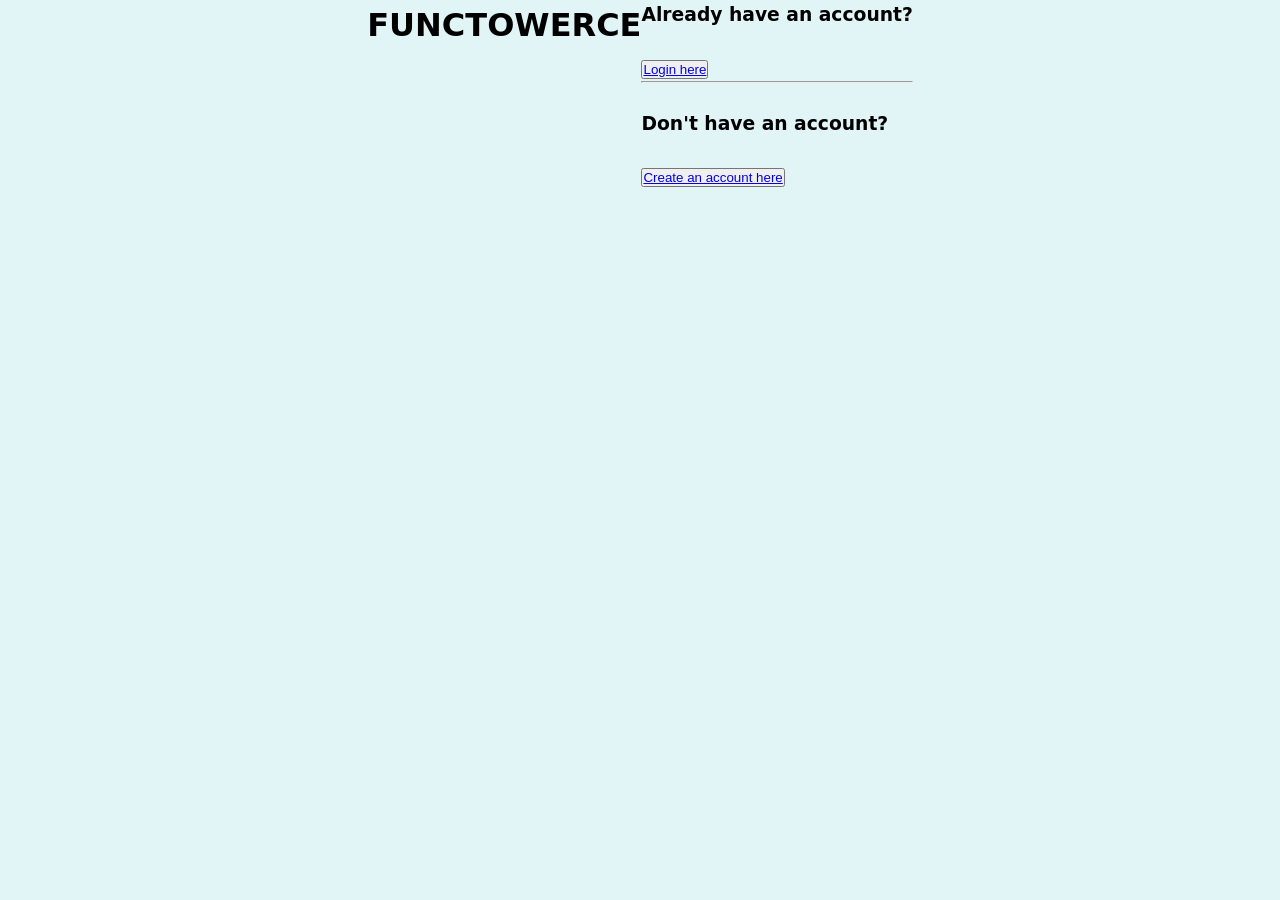
==== commit fbbd401d: "Logi page and profile page added" ====
--- a/index.html
+++ b/index.html
@@ -3,290 +3,20 @@
 <head>
     <meta charset="UTF-8">
     <meta name="viewport" content="width=device-width, initial-scale=1.0">
-    <title>Functowerce - Learn Mathematical Functions</title>
-    <meta name="description" content="Functowerce is the only place you need to learn mathematical functions in a comprehensive and visual way.">
-    <!-- Google Fonts -->
-    <link rel="preconnect" href="https://fonts.googleapis.com">
-    <link rel="preconnect" href="https://fonts.gstatic.com" crossorigin>
-    <link href="https://fonts.googleapis.com/css2?family=Playfair+Display:ital,wght@0,700;1,700&family=Plus+Jakarta+Sans:wght@300;400;500;600;700&family=Fira+Code:wght@400;500&display=swap" rel="stylesheet">
+    <title>Functowerce/Login</title>
     <link rel="stylesheet" href="style.css">
-    <script>
-        (function() {
-            var t = localStorage.getItem('functowerce-theme') || 'light';
-            if (t === 'system') {
-                t = window.matchMedia('(prefers-color-scheme: dark)').matches ? 'dark' : 'light';
-            }
-            document.documentElement.setAttribute('data-theme', t);
-        })();
-    </script>
 </head>
 <body>
-
-    <!-- App Wrapper -->
-    <div class="site-wrapper">
-        
-        <!-- Top Navigation / Header -->
-        <header class="content-top">
-            <div class="left-section">
-                <!-- Menu Button -->
-                <button class="menu-btn" id="btn-menu" aria-label="Toggle Menu">
-                    <span class="line"></span>
-                    <span class="line"></span>
-                    <span class="line"></span>
-                </button>
-                
-                <!-- Language Selection Dropdown -->
-                <div class="lang-select-wrapper">
-                    <select id="lang-select" class="lang-select" aria-label="Select Language">
-                        <option value="en">🇬🇧 English</option>
-                        <option value="hi">🇮🇳 हिन्दी</option>
-                    </select>
-                </div>
-
-                <!-- Logo & Subtitle Group -->
-                <div class="logo-group">
-                    <h1 class="logo-title"><a href="index.html" class="logo-link">Functowerce</a></h1>
-                    <p class="logo-tagline" data-i18n="header_tagline">Only place you needed to learn mathematical functions in very comprehensive way</p>
-                </div>
-            </div>
-            
-            <div class="right-section">
-                <!-- Theme Switcher Tabs -->
-                <div class="theme-switcher-tabs" id="theme-switcher" role="radiogroup" aria-label="Theme selection">
-                    <button type="button" class="theme-tab-btn active" data-theme-val="light" role="radio" aria-checked="true" aria-label="Light theme">
-                        <svg class="theme-tab-icon" width="14" height="14" viewBox="0 0 24 24" fill="none" stroke="currentColor" stroke-width="2" stroke-linecap="round" stroke-linejoin="round">
-                            <circle cx="12" cy="12" r="5"></circle>
-                            <line x1="12" y1="1" x2="12" y2="3"></line>
-                            <line x1="12" y1="21" x2="12" y2="23"></line>
-                            <line x1="4.22" y1="4.22" x2="5.64" y2="5.64"></line>
-                            <line x1="18.36" y1="18.36" x2="19.78" y2="19.78"></line>
-                            <line x1="1" y1="12" x2="3" y2="12"></line>
-                            <line x1="21" y1="12" x2="23" y2="12"></line>
-                            <line x1="4.22" y1="19.78" x2="5.64" y2="18.36"></line>
-                            <line x1="18.36" y1="5.64" x2="19.78" y2="4.22"></line>
-                        </svg>
-                        <span class="theme-tab-label" data-i18n="theme_light">Light</span>
-                    </button>
-                    <button type="button" class="theme-tab-btn" data-theme-val="dark" role="radio" aria-checked="false" aria-label="Dark theme">
-                        <svg class="theme-tab-icon" width="14" height="14" viewBox="0 0 24 24" fill="none" stroke="currentColor" stroke-width="2" stroke-linecap="round" stroke-linejoin="round">
-                            <path d="M21 12.79A9 9 0 1 1 11.21 3 7 7 0 0 0 21 12.79z"></path>
-                        </svg>
-                        <span class="theme-tab-label" data-i18n="theme_dark">Dark</span>
-                    </button>
-                    <button type="button" class="theme-tab-btn" data-theme-val="system" role="radio" aria-checked="false" aria-label="System theme">
-                        <svg class="theme-tab-icon" width="14" height="14" viewBox="0 0 24 24" fill="none" stroke="currentColor" stroke-width="2" stroke-linecap="round" stroke-linejoin="round">
-                            <rect x="2" y="3" width="20" height="14" rx="2" ry="2"></rect>
-                            <line x1="8" y1="21" x2="16" y2="21"></line>
-                            <line x1="12" y1="17" x2="12" y2="21"></line>
-                        </svg>
-                        <span class="theme-tab-label" data-i18n="theme_system">System</span>
-                    </button>
-                </div>
-
-                <!-- Profile Button -->
-                <button class="profile-btn" id="btn-profile" aria-label="User Profile">
-                    <svg viewBox="0 0 24 24" width="22" height="22" fill="none" stroke="currentColor" stroke-width="2" stroke-linecap="round" stroke-linejoin="round">
-                        <path d="M20 21v-2a4 4 0 0 0-4-4H8a4 4 0 0 0-4 4v2"/>
-                        <circle cx="12" cy="7" r="4"/>
-                    </svg>
-                </button>
-            </div>
-        </header>
-
-        <!-- Sub-Header / Tagline -->
-        <section class="magic-bar">
-            <p class="magic-text" data-i18n="magic_bar"><strong>Functions</strong> - Magic of mathematics</p>
-        </section>
-
-        <!-- Main Body Grid -->
-        <main class="main-body">
-            
-            <!-- Left Side: Textbook Content -->
-            <article class="content-section">
-                <div class="academic-text">
-                    <p data-i18n="intro_p1">
-                        In mathematics, a <strong>function</strong> from a set X to a set Y assigns to each element of X exactly one element of Y.<span class="citation" data-citation="1">[1]</span> 
-                        The set X is called the <strong>domain</strong> of the function<span class="citation" data-citation="2">[2]</span> 
-                        and the set Y is called the <strong>codomain</strong> of the function.<span class="citation" data-citation="3">[3]</span>
-                    </p>
-                    <p data-i18n="intro_p2">
-                        Functions were originally the idealization of how a varying quantity depends on another quantity. For example, the position of a planet is a function of time. Historically, the concept was elaborated with the infinitesimal calculus at the end of the 17th century, and, until the 19th century, the functions that were considered were differentiable (that is, they had a high degree of regularity).
-                    </p>
-                    <p data-i18n="intro_p3">
-                        The concept of a function is often denoted by a letter such as <em>f</em>, <em>g</em> or <em>h</em>. The value of a function <em>f</em> at an element <em>x</em> of its domain (that is, the element of the codomain that is associated with <em>x</em>) is denoted by <em>f(x)</em>; for example, the value of <em>f</em> at <em>x</em> = 4 is denoted by <em>f</em>(4). Commonly, a specific function is defined by means of an expression depending on <em>x</em>, such as <code>f(x) = x² + 1</code>; in this case, some computation, called function evaluation, may be needed for deducing the value of the function at a particular value; for example, if <code>f(x) = x² + 1</code>, then <code>f(4) = 4² + 1 = 17</code>.
-                    </p>
-                    <!-- LaTeX Style Math Display Block -->
-                    <div class="math-block" aria-label="Mathematical formula showing function evaluation">
-                        {\displaystyle f(4)=4^{2}+1=17.}
-                    </div>
-                    <p data-i18n="intro_p4">
-                        Given its domain and its codomain, a function is uniquely represented by the set of all pairs <em>(x, f(x))</em>, called the <strong>graph of the function</strong>, a popular means of illustrating the function. When the domain and the codomain are sets of real numbers, each such pair may be thought of as the Cartesian coordinates of a point in the plane.
-                    </p>
-                    <p data-i18n="intro_p5">
-                        Functions are widely used in science, engineering, and in most fields of mathematics. It has been said that functions are <em>"the central objects of investigation"</em> in most fields of mathematics.
-                    </p>
-                    <p data-i18n="intro_p6">
-                        The concept of a function has evolved significantly over centuries, from its informal origins in ancient mathematics to its formalization in the 19th century. See <a href="https://en.wikipedia.org/wiki/History_of_the_function_concept" target="_blank" rel="noopener">History of the function concept</a> for details.
-                    </p>
-                    <div class="source-attribution">
-                        Source: <a href="https://en.wikipedia.org/wiki/Function_(mathematics)" target="_blank" rel="noopener">Wikipedia</a>
-                    </div>
-                </div>
-
-                <!-- Footnotes section -->
-                <footer class="footnotes-area">
-                    <div class="footnote-item" id="fn-1" data-i18n="fn_1">
-                        <span class="fn-num">[1]</span>
-                        <p class="fn-desc">Halmos, Paul R. (1974). <em>Naive Set Theory</em>. Springer-Verlag. A function is defined as a relation satisfying specific uniqueness conditions.</p>
-                    </div>
-                    <div class="footnote-item" id="fn-2" data-i18n="fn_2">
-                        <span class="fn-num">[2]</span>
-                        <p class="fn-desc">The set of all inputs for which the function is defined and produces a valid output.</p>
-                    </div>
-                    <div class="footnote-item" id="fn-3" data-i18n="fn_3">
-                        <span class="fn-num">[3]</span>
-                        <p class="fn-desc">The set of target values into which the function's output is constrained to fall.</p>
-                    </div>
-                </footer>
-            </article>
-
-            <!-- Right Side: Interactive Visual Playground -->
-            <section class="interactive-playground">
-                
-                <!-- Tab Controls -->
-                <div class="tab-controls">
-                    <button class="tab-btn active" data-tab="mapping" data-i18n="tab_mapping">Set Mapping (X &rarr; Y)</button>
-                    <button class="tab-btn" data-tab="grapher" data-i18n="tab_grapher">Interactive Grapher</button>
-                </div>
-
-                <!-- Tab 1: Set Mapping Visualizer -->
-                <div class="tab-content active" id="tab-mapping">
-                    <div class="mapping-container">
-                        <!-- Domain Set X -->
-                        <div class="set-container" id="set-x">
-                            <span class="set-title" data-i18n="domain_title">Domain (X)</span>
-                            <div class="set-elements">
-                                <div class="element-node" data-val="1">x₁</div>
-                                <div class="element-node" data-val="2">x₂</div>
-                                <div class="element-node" data-val="3">x₃</div>
-                                <div class="element-node" data-val="4">x₄</div>
-                            </div>
-                        </div>
-
-                        <!-- Connector Lines Canvas -->
-                        <svg class="mapping-svg" id="mapping-svg">
-                            <path class="map-line" id="line-1" d="" />
-                            <path class="map-line" id="line-2" d="" />
-                            <path class="map-line" id="line-3" d="" />
-                            <path class="map-line" id="line-4" d="" />
-                        </svg>
-
-                        <!-- Codomain Set Y -->
-                        <div class="set-container" id="set-y">
-                            <span class="set-title" data-i18n="codomain_title">Codomain (Y)</span>
-                            <div class="set-elements">
-                                <div class="element-node y-node" data-val="a">y₁</div>
-                                <div class="element-node y-node" data-val="b">y₂</div>
-                                <div class="element-node y-node" data-val="c">y₃</div>
-                                <div class="element-node y-node" data-val="d">y₄</div>
-                            </div>
-                        </div>
-                    </div>
-                    <div class="interactive-note" data-i18n="mapping_note">
-                        Hover over a domain element in <strong>X</strong> to see how it uniquely maps to <strong>Y</strong>.
-                    </div>
-                </div>
-
-                <!-- Tab 2: Interactive Function Grapher -->
-                <div class="tab-content" id="tab-grapher">
-                    <div class="grapher-card">
-                        <div class="grapher-header">
-                            <select id="select-function" class="style-select">
-                                <option value="linear" data-i18n="opt_linear">Linear: f(x) = x</option>
-                                <option value="quadratic" data-i18n="opt_quadratic">Quadratic: f(x) = x²</option>
-                                <option value="sine" data-i18n="opt_sine">Sine: f(x) = sin(x)</option>
-                                <option value="exponential" data-i18n="opt_exponential">Exponential: f(x) = 2ˣ</option>
-                            </select>
-                        </div>
-                        
-                        <div class="canvas-wrapper">
-                            <canvas id="graph-canvas" width="300" height="220"></canvas>
-                        </div>
-
-                        <div class="slider-controls">
-                            <div class="slider-row">
-                                <label for="x-input"><span data-i18n="input_x">Input (x):</span> <span id="x-val-label">0.0</span></label>
-                                <input type="range" id="x-input" min="-3" max="3" step="0.1" value="0">
-                            </div>
-                            <div class="result-display">
-                                <span data-i18n="output_y">Output f(x) =</span> <span id="y-val-label" class="highlight-val">0.0</span>
-                            </div>
-                        </div>
-                    </div>
-                </div>
-
-            </section>
-        </main>
-
-        <!-- Function Selection Section -->
-        <section class="function-selection" id="function-selection">
-            <h2 class="selection-title" data-i18n="section_common_title">Know more about some common functions</h2>
-            <div class="function-grid">
-                <a href="quadratic.html" class="function-card active-card">
-                    <span class="card-badge" data-i18n="card_badge_explore">Explore</span>
-                    <div class="card-formula">y = x²</div>
-                    <div class="card-name" data-i18n="fn_name_quadratic">Quadratic Function</div>
-                </a>
-                <a href="404.html" class="function-card">
-                    <span class="card-badge" data-i18n="card_badge_explore">Explore</span>
-                    <div class="card-formula">y = [x]</div>
-                    <div class="card-name" data-i18n="fn_name_greatest">Greatest Integer Function</div>
-                </a>
-                <a href="404.html" class="function-card">
-                    <span class="card-badge" data-i18n="card_badge_explore">Explore</span>
-                    <div class="card-formula">y = {x}</div>
-                    <div class="card-name" data-i18n="fn_name_fractional">Fractional Part Function</div>
-                </a>
-                <a href="404.html" class="function-card">
-                    <span class="card-badge" data-i18n="card_badge_explore">Explore</span>
-                    <div class="card-formula">y = sin(x)</div>
-                    <div class="card-name" data-i18n="fn_name_sine">Sine Function</div>
-                </a>
-                <a href="404.html" class="function-card">
-                    <span class="card-badge" data-i18n="card_badge_explore">Explore</span>
-                    <div class="card-formula">y = cos(x)</div>
-                    <div class="card-name" data-i18n="fn_name_cosine">Cosine Function</div>
-                </a>
-            </div>
-        </section>
-
-        <!-- Sidebar Navigation Drawer -->
-        <aside class="sidebar-drawer" id="sidebar-drawer">
-            <nav class="sidebar-nav">
-                <a href="index.html" class="nav-item active" data-i18n="nav_intro">Introduction</a>
-                <a href="quadratic.html" class="nav-item" data-i18n="nav_quadratic">Quadratic Function (y=x²)</a>
-                <a href="#function-selection" class="nav-item" data-i18n="nav_common">Common Functions</a>
-                <a href="404.html" class="nav-item" data-i18n="nav_types">Types of Functions</a>
-                <a href="404.html" class="nav-item" data-i18n="nav_domain">Domain & Codomain</a>
-                <a href="404.html" class="nav-item" data-i18n="nav_inverse">Inverse Functions</a>
-            </nav>
-        </aside>
-        
-        <!-- Profile Dropdown Modal -->
-        <div class="profile-modal" id="profile-modal">
-            <div class="profile-header">
-                <h3 data-i18n="profile_welcome">Welcome Scholar</h3>
-                <p data-i18n="profile_sub">Track your mathematical progress</p>
-            </div>
-            <ul class="profile-links">
-                <li><a href="404.html" data-i18n="profile_dashboard">My Dashboard</a></li>
-                <li><a href="404.html" data-i18n="profile_bookmarks">Bookmarks</a></li>
-                <li><a href="404.html" data-i18n="profile_settings">Settings</a></li>
-            </ul>
-        </div>
-
+    <h1 id="Functowerce">FUNCTOWERCE</h1>
+    <div id="login_box">
+        <h3>Already have an account?</h3>
+        <br>
+        <button><a href="login.html">Login here</a></button>
+        <hr>
+        <br>
+        <h3>Don't have an account?</h3>
+        <br>
+        <button><a href="main.html">Create an account here</a></button>
     </div>
-
-    <script src="script.js"></script>
 </body>
-</html>
+</html>
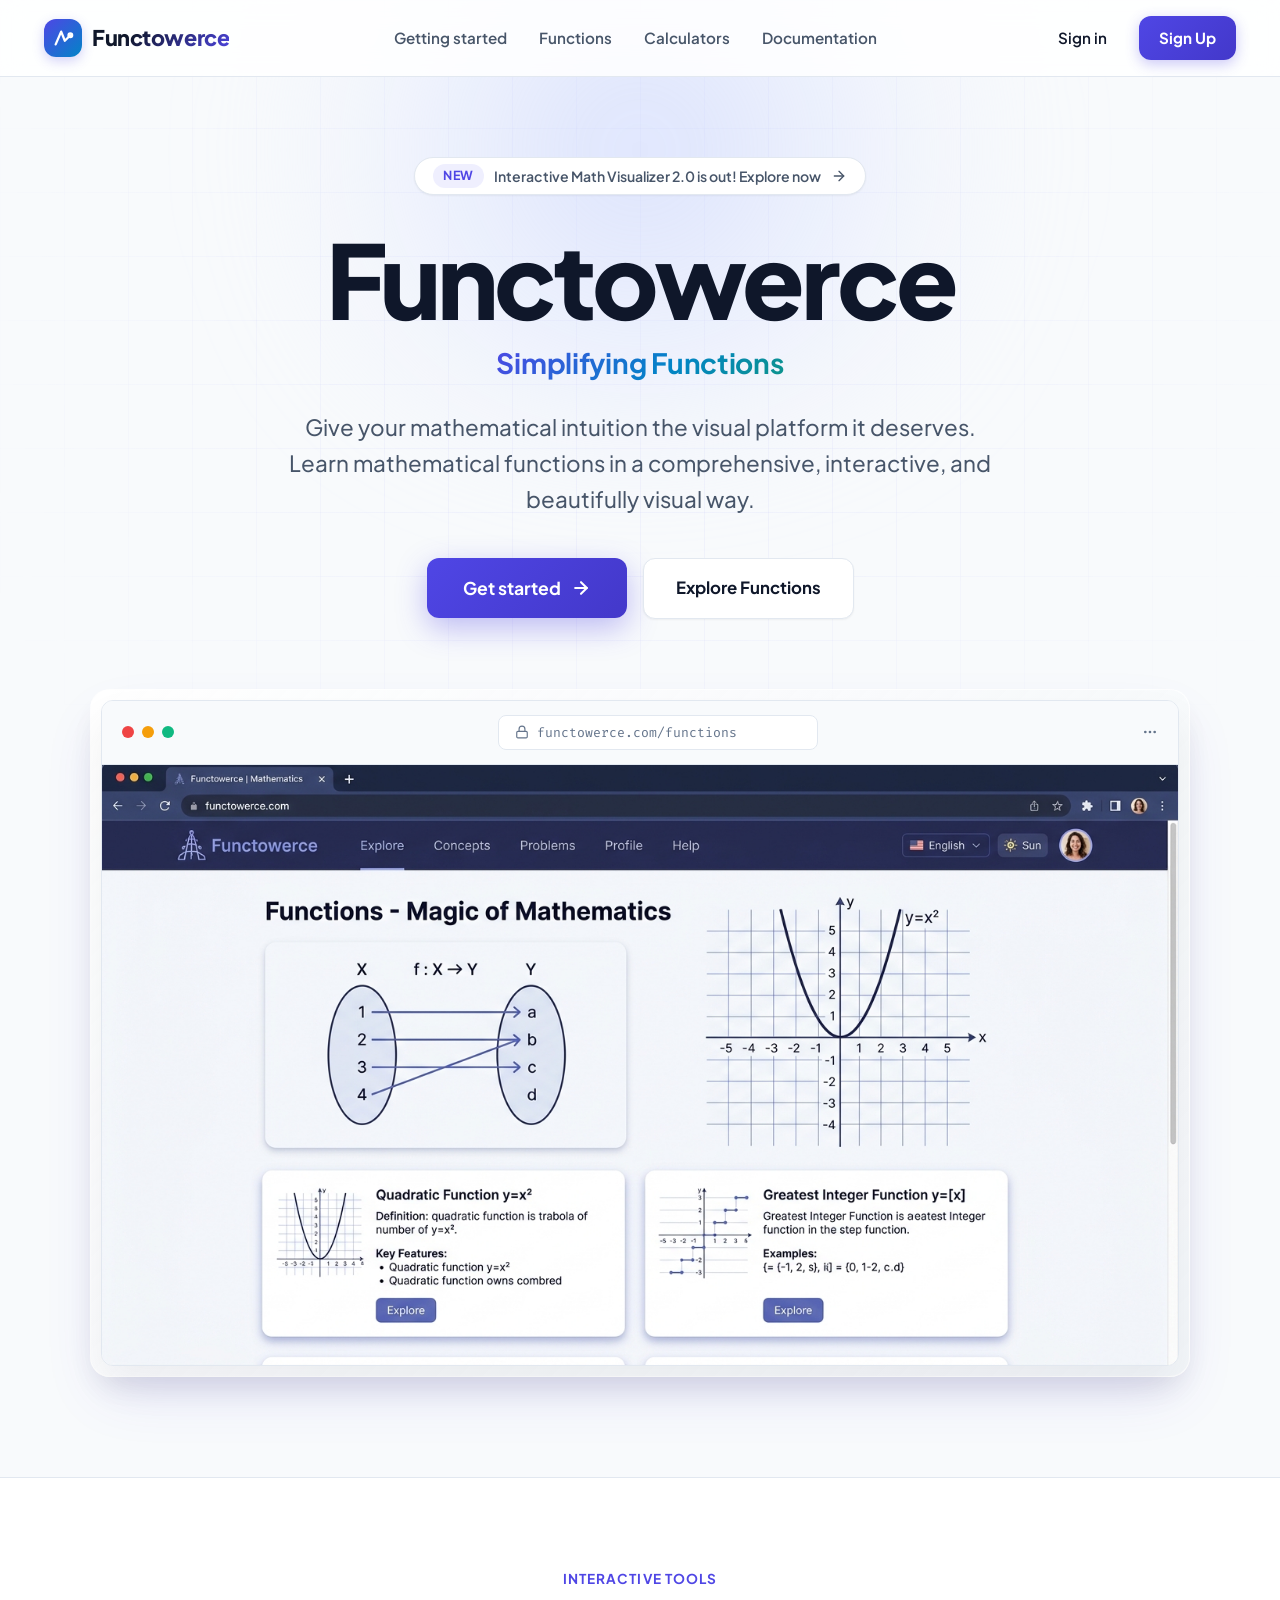
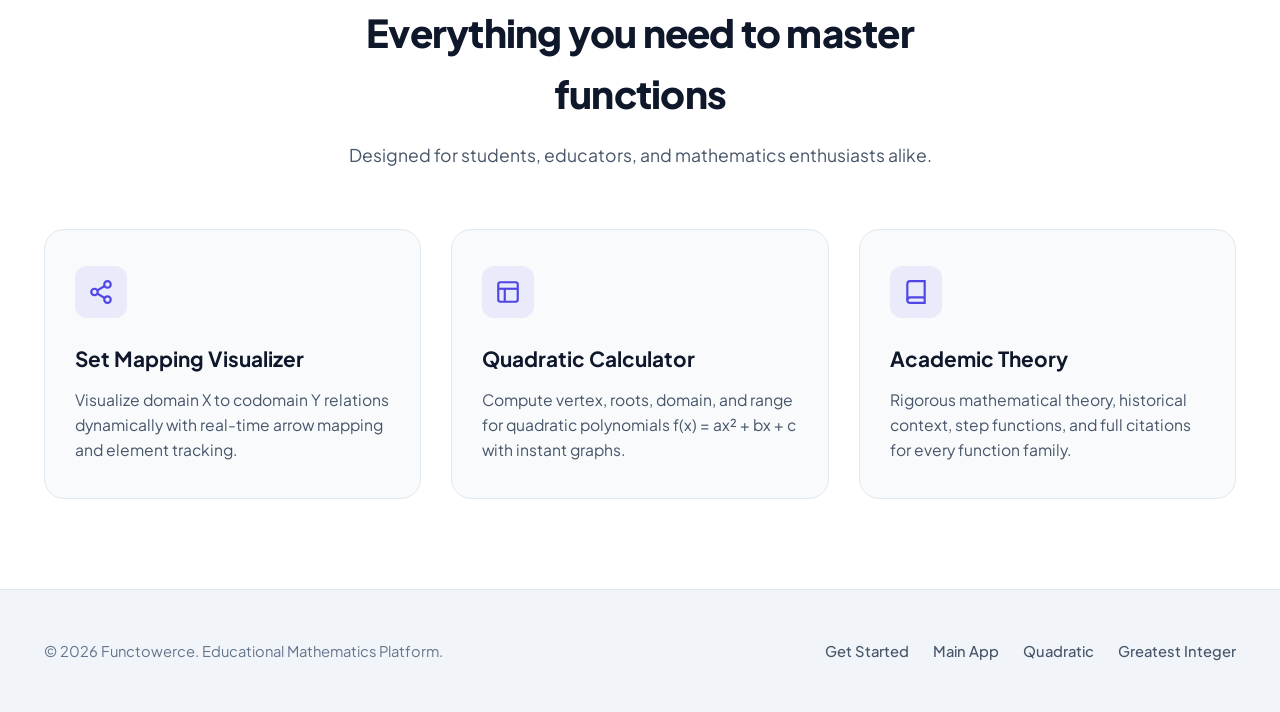
==== commit 12047f32: "UI updated , new theme and style added" ====
--- a/index.html
+++ b/index.html
@@ -3,20 +3,194 @@
 <head>
     <meta charset="UTF-8">
     <meta name="viewport" content="width=device-width, initial-scale=1.0">
-    <title>Functowerce/Login</title>
-    <link rel="stylesheet" href="style.css">
+    <title>Functowerce - Learn Mathematical Functions Interactively</title>
+    <meta name="description" content="Functowerce is the ultimate platform to learn mathematical functions through visual graphs, set mapping visualizers, and interactive calculators.">
+    <!-- Google Fonts -->
+    <link rel="preconnect" href="https://fonts.googleapis.com">
+    <link rel="preconnect" href="https://fonts.gstatic.com" crossorigin>
+    <link href="https://fonts.googleapis.com/css2?family=Plus+Jakarta+Sans:wght@300;400;500;600;700;800&family=Playfair+Display:ital,wght@0,700;1,700&family=Fira+Code:wght@400;500&display=swap" rel="stylesheet">
+    <!-- Stylesheet -->
+    <link rel="stylesheet" href="index.css">
 </head>
 <body>
-    <h1 id="Functowerce">FUNCTOWERCE</h1>
-    <div id="login_box">
-        <h3>Already have an account?</h3>
-        <br>
-        <button><a href="login.html">Login here</a></button>
-        <hr>
-        <br>
-        <h3>Don't have an account?</h3>
-        <br>
-        <button><a href="main.html">Create an account here</a></button>
+
+    <!-- Background Grid & Glow Overlay -->
+    <div class="bg-decorations" aria-hidden="true">
+        <div class="bg-grid-pattern"></div>
+        <div class="bg-glow-spot"></div>
     </div>
+
+    <!-- Top Navigation Bar -->
+    <header class="navbar">
+        <div class="container navbar-content">
+            <!-- Brand Logo -->
+            <a href="index.html" class="brand-logo" id="nav-brand-logo">
+                <div class="logo-icon-box">
+                    <svg width="22" height="22" viewBox="0 0 24 24" fill="none" stroke="currentColor" stroke-width="2.5" stroke-linecap="round" stroke-linejoin="round">
+                        <path d="M4 19L10 5L14 15L20 9"/>
+                        <circle cx="20" cy="9" r="2"/>
+                    </svg>
+                </div>
+                <span class="brand-name">Functowerce</span>
+            </a>
+
+            <!-- Center Nav Links -->
+            <ul class="nav-links">
+                <li><a href="start.html" class="nav-link">Getting started</a></li>
+                <li><a href="main.html#function-selection" class="nav-link">Functions</a></li>
+                <li><a href="quadratic.html" class="nav-link">Calculators</a></li>
+                <li><a href="main.html" class="nav-link">Documentation</a></li>
+            </ul>
+
+            <!-- Right Actions -->
+            <div class="nav-actions">
+                <a href="login.html" class="btn-signin" id="nav-btn-login">Sign in</a>
+                <a href="start.html" class="btn-nav-primary" id="nav-btn-signup">
+                    <span>Sign Up</span>
+                </a>
+            </div>
+        </div>
+    </header>
+
+    <!-- Main Content Area -->
+    <main>
+        <!-- Hero Section -->
+        <section class="hero-section">
+            <div class="container">
+                
+                <!-- Announcement Pill Badge -->
+                <a href="main.html" class="announcement-badge" id="hero-badge">
+                    <span class="badge-tag">New</span>
+                    <span>Interactive Math Visualizer 2.0 is out! Explore now</span>
+                    <svg class="badge-arrow" width="16" height="16" viewBox="0 0 24 24" fill="none" stroke="currentColor" stroke-width="2" stroke-linecap="round" stroke-linejoin="round">
+                        <line x1="5" y1="12" x2="19" y2="12"></line>
+                        <polyline points="12 5 19 12 12 19"></polyline>
+                    </svg>
+                </a>
+
+                <!-- Hero Title Header -->
+                <h1 class="hero-title" id="hero-main-title">Functowerce</h1>
+                <p class="hero-tagline" id="hero-tagline">Simplifying Functions</p>
+
+                <!-- Hero Subtitle & Dialogues -->
+                <p class="hero-subtitle" id="hero-sub-text">
+                    Give your mathematical intuition the visual platform it deserves. Learn mathematical functions in a comprehensive, interactive, and beautifully visual way.
+                </p>
+
+                <!-- CTA Button Group -->
+                <div class="hero-cta-group">
+                    <a href="start.html" class="btn-hero-primary" id="btn-get-started">
+                        <span>Get started</span>
+                        <svg width="20" height="20" viewBox="0 0 24 24" fill="none" stroke="currentColor" stroke-width="2.5" stroke-linecap="round" stroke-linejoin="round">
+                            <line x1="5" y1="12" x2="19" y2="12"></line>
+                            <polyline points="12 5 19 12 12 19"></polyline>
+                        </svg>
+                    </a>
+                    <a href="main.html" class="btn-hero-secondary" id="btn-explore-functions">
+                        <span>Explore Functions</span>
+                    </a>
+                </div>
+
+                <!-- Dashboard / App Screenshot Window Mockup Frame -->
+                <div class="mockup-wrapper">
+                    <div class="window-frame">
+                        <!-- Browser Header Window Controls -->
+                        <div class="window-header">
+                            <div class="window-dots">
+                                <span class="dot dot-red"></span>
+                                <span class="dot dot-yellow"></span>
+                                <span class="dot dot-green"></span>
+                            </div>
+                            <div class="window-address-bar">
+                                <svg width="14" height="14" viewBox="0 0 24 24" fill="none" stroke="currentColor" stroke-width="2">
+                                    <rect x="3" y="11" width="18" height="11" rx="2" ry="2"></rect>
+                                    <path d="M7 11V7a5 5 0 0 1 10 0v4"></path>
+                                </svg>
+                                <span>functowerce.com/functions</span>
+                            </div>
+                            <div class="window-actions">
+                                <svg width="16" height="16" viewBox="0 0 24 24" fill="none" stroke="currentColor" stroke-width="2">
+                                    <circle cx="12" cy="12" r="1"></circle>
+                                    <circle cx="19" cy="12" r="1"></circle>
+                                    <circle cx="5" cy="12" r="1"></circle>
+                                </svg>
+                            </div>
+                        </div>
+
+                        <!-- Screenshot Image of Functowerce Main Light Mode -->
+                        <img src="main_screenshot.png" alt="Functowerce Light Mode Dashboard Screenshot" class="app-screenshot" id="app-preview-img">
+                    </div>
+                </div>
+
+            </div>
+        </section>
+
+        <!-- Features Grid Highlights -->
+        <section class="features-section">
+            <div class="container">
+                <div class="section-header">
+                    <p class="section-tag">Interactive Tools</p>
+                    <h2 class="section-title">Everything you need to master functions</h2>
+                    <p class="section-desc">Designed for students, educators, and mathematics enthusiasts alike.</p>
+                </div>
+
+                <div class="features-grid">
+                    <!-- Feature 1 -->
+                    <div class="feature-card">
+                        <div class="feature-icon-box">
+                            <svg width="26" height="26" viewBox="0 0 24 24" fill="none" stroke="currentColor" stroke-width="2">
+                                <circle cx="18" cy="5" r="3"></circle>
+                                <circle cx="6" cy="12" r="3"></circle>
+                                <circle cx="18" cy="19" r="3"></circle>
+                                <line x1="8.59" y1="13.51" x2="15.42" y2="17.49"></line>
+                                <line x1="15.41" y1="6.51" x2="8.59" y2="10.49"></line>
+                            </svg>
+                        </div>
+                        <h3 class="feature-title">Set Mapping Visualizer</h3>
+                        <p class="feature-desc">Visualize domain X to codomain Y relations dynamically with real-time arrow mapping and element tracking.</p>
+                    </div>
+
+                    <!-- Feature 2 -->
+                    <div class="feature-card">
+                        <div class="feature-icon-box">
+                            <svg width="26" height="26" viewBox="0 0 24 24" fill="none" stroke="currentColor" stroke-width="2">
+                                <rect x="3" y="3" width="18" height="18" rx="2" ry="2"></rect>
+                                <line x1="3" y1="9" x2="21" y2="9"></line>
+                                <line x1="9" y1="21" x2="9" y2="9"></line>
+                            </svg>
+                        </div>
+                        <h3 class="feature-title">Quadratic Calculator</h3>
+                        <p class="feature-desc">Compute vertex, roots, domain, and range for quadratic polynomials f(x) = ax² + bx + c with instant graphs.</p>
+                    </div>
+
+                    <!-- Feature 3 -->
+                    <div class="feature-card">
+                        <div class="feature-icon-box">
+                            <svg width="26" height="26" viewBox="0 0 24 24" fill="none" stroke="currentColor" stroke-width="2">
+                                <path d="M4 19.5A2.5 2.5 0 0 1 6.5 17H20"></path>
+                                <path d="M6.5 2H20v20H6.5A2.5 2.5 0 0 1 4 19.5v-15A2.5 2.5 0 0 1 6.5 2z"></path>
+                            </svg>
+                        </div>
+                        <h3 class="feature-title">Academic Theory</h3>
+                        <p class="feature-desc">Rigorous mathematical theory, historical context, step functions, and full citations for every function family.</p>
+                    </div>
+                </div>
+            </div>
+        </section>
+    </main>
+
+    <!-- Footer -->
+    <footer class="footer">
+        <div class="container footer-content">
+            <p class="footer-text">© 2026 Functowerce. Educational Mathematics Platform.</p>
+            <ul class="footer-links">
+                <li><a href="start.html" class="footer-link">Get Started</a></li>
+                <li><a href="main.html" class="footer-link">Main App</a></li>
+                <li><a href="quadratic.html" class="footer-link">Quadratic</a></li>
+                <li><a href="greatest_integer.html" class="footer-link">Greatest Integer</a></li>
+            </ul>
+        </div>
+    </footer>
+
 </body>
-</html>+</html>
--- a/index.css
+++ b/index.css
@@ -0,0 +1,564 @@
+/* ==========================================================================
+   Functowerce - Landing Page CSS (Light Mode)
+   ========================================================================== */
+
+@import url('https://fonts.googleapis.com/css2?family=Plus+Jakarta+Sans:wght@300;400;500;600;700;800&family=Playfair+Display:ital,wght@0,700;1,700&family=Fira+Code:wght@400;500&display=swap');
+
+:root {
+    --font-main: 'Plus Jakarta Sans', -apple-system, BlinkMacSystemFont, 'Segoe UI', Roboto, sans-serif;
+    --font-heading: 'Playfair Display', Georgia, serif;
+    --font-mono: 'Fira Code', monospace;
+
+    /* Light Theme Palette */
+    --bg-main: #f8fafc;
+    --bg-card: #ffffff;
+    --bg-glass: rgba(255, 255, 255, 0.85);
+    
+    --text-primary: #0f172a;
+    --text-secondary: #475569;
+    --text-muted: #64748b;
+    
+    --accent-primary: #4f46e5;
+    --accent-primary-hover: #4338ca;
+    --accent-secondary: #0284c7;
+    --accent-teal: #0d9488;
+    
+    --border-light: #e2e8f0;
+    --border-hover: #cbd5e1;
+    --border-glow: rgba(99, 102, 241, 0.25);
+    
+    --shadow-sm: 0 1px 2px 0 rgba(0, 0, 0, 0.05);
+    --shadow-md: 0 4px 6px -1px rgba(0, 0, 0, 0.07), 0 2px 4px -2px rgba(0, 0, 0, 0.05);
+    --shadow-lg: 0 10px 25px -5px rgba(0, 0, 0, 0.08), 0 8px 10px -6px rgba(0, 0, 0, 0.04);
+    --shadow-hero: 0 25px 60px -15px rgba(79, 70, 229, 0.15), 0 15px 30px -10px rgba(0, 0, 0, 0.08);
+
+    --radius-sm: 8px;
+    --radius-md: 12px;
+    --radius-lg: 20px;
+    --radius-full: 9999px;
+}
+
+*, *::before, *::after {
+    box-sizing: border-box;
+    margin: 0;
+    padding: 0;
+}
+
+html {
+    scroll-behavior: smooth;
+    font-size: 16px;
+}
+
+body {
+    font-family: var(--font-main);
+    background-color: var(--bg-main);
+    color: var(--text-primary);
+    line-height: 1.6;
+    overflow-x: hidden;
+    min-height: 100vh;
+    position: relative;
+}
+
+/* Background Grid & Glow Effects */
+.bg-decorations {
+    position: absolute;
+    top: 0;
+    left: 0;
+    right: 0;
+    height: 100%;
+    overflow: hidden;
+    pointer-events: none;
+    z-index: 0;
+}
+
+.bg-grid-pattern {
+    position: absolute;
+    inset: 0;
+    background-image: 
+        linear-gradient(to right, rgba(99, 102, 241, 0.05) 1px, transparent 1px),
+        linear-gradient(to bottom, rgba(99, 102, 241, 0.05) 1px, transparent 1px);
+    background-size: 4rem 4rem;
+    mask-image: radial-gradient(circle 900px at 50% 300px, black 30%, transparent 80%);
+    -webkit-mask-image: radial-gradient(circle 900px at 50% 300px, black 30%, transparent 80%);
+}
+
+.bg-glow-spot {
+    position: absolute;
+    top: -150px;
+    left: 50%;
+    transform: translateX(-50%);
+    width: 900px;
+    height: 600px;
+    background: radial-gradient(circle, rgba(199, 210, 254, 0.6) 0%, rgba(224, 231, 255, 0.3) 45%, transparent 70%);
+    filter: blur(60px);
+    border-radius: 50%;
+}
+
+/* Layout Container */
+.container {
+    max-width: 1240px;
+    margin: 0 auto;
+    padding: 0 24px;
+    position: relative;
+    z-index: 1;
+}
+
+/* Top Navigation Bar */
+.navbar {
+    position: sticky;
+    top: 0;
+    z-index: 100;
+    backdrop-filter: blur(12px);
+    -webkit-backdrop-filter: blur(12px);
+    background-color: var(--bg-glass);
+    border-bottom: 1px solid var(--border-light);
+    transition: all 0.3s ease;
+}
+
+.navbar-content {
+    display: flex;
+    align-items: center;
+    justify-content: space-between;
+    height: 76px;
+}
+
+.brand-logo {
+    display: flex;
+    align-items: center;
+    gap: 10px;
+    text-decoration: none;
+    color: var(--text-primary);
+}
+
+.logo-icon-box {
+    width: 38px;
+    height: 38px;
+    background: linear-gradient(135deg, var(--accent-primary), var(--accent-secondary));
+    border-radius: var(--radius-md);
+    display: flex;
+    align-items: center;
+    justify-content: center;
+    color: #ffffff;
+    box-shadow: 0 4px 12px rgba(79, 70, 229, 0.25);
+}
+
+.brand-name {
+    font-size: 1.35rem;
+    font-weight: 800;
+    letter-spacing: -0.02em;
+    background: linear-gradient(135deg, #0f172a 30%, #4f46e5 100%);
+    -webkit-background-clip: text;
+    -webkit-text-fill-color: transparent;
+}
+
+.nav-links {
+    display: flex;
+    align-items: center;
+    gap: 32px;
+    list-style: none;
+}
+
+.nav-link {
+    text-decoration: none;
+    color: var(--text-secondary);
+    font-weight: 600;
+    font-size: 0.95rem;
+    transition: color 0.2s ease;
+}
+
+.nav-link:hover {
+    color: var(--accent-primary);
+}
+
+.nav-actions {
+    display: flex;
+    align-items: center;
+    gap: 16px;
+}
+
+.btn-signin {
+    text-decoration: none;
+    color: var(--text-primary);
+    font-weight: 600;
+    font-size: 0.95rem;
+    padding: 8px 16px;
+    transition: color 0.2s ease;
+}
+
+.btn-signin:hover {
+    color: var(--accent-primary);
+}
+
+.btn-nav-primary {
+    display: inline-flex;
+    align-items: center;
+    justify-content: center;
+    gap: 8px;
+    padding: 10px 20px;
+    background: linear-gradient(135deg, var(--accent-primary), #4338ca);
+    color: #ffffff;
+    text-decoration: none;
+    font-weight: 700;
+    font-size: 0.95rem;
+    border-radius: var(--radius-md);
+    box-shadow: 0 4px 14px rgba(79, 70, 229, 0.3);
+    transition: all 0.2s ease;
+}
+
+.btn-nav-primary:hover {
+    transform: translateY(-1px);
+    box-shadow: 0 6px 20px rgba(79, 70, 229, 0.4);
+    background: linear-gradient(135deg, #4338ca, #3730a3);
+}
+
+/* Hero Section */
+.hero-section {
+    padding: 80px 0 100px;
+    text-align: center;
+}
+
+/* Announcement Pill Badge */
+.announcement-badge {
+    display: inline-flex;
+    align-items: center;
+    gap: 10px;
+    padding: 6px 18px;
+    background: #ffffff;
+    border: 1px solid var(--border-light);
+    border-radius: var(--radius-full);
+    box-shadow: var(--shadow-sm);
+    text-decoration: none;
+    color: var(--text-secondary);
+    font-size: 0.88rem;
+    font-weight: 600;
+    margin-bottom: 32px;
+    transition: all 0.25 ease;
+}
+
+.announcement-badge:hover {
+    border-color: var(--accent-primary);
+    box-shadow: 0 4px 12px rgba(99, 102, 241, 0.12);
+    transform: translateY(-1px);
+}
+
+.badge-tag {
+    background: rgba(99, 102, 241, 0.1);
+    color: var(--accent-primary);
+    padding: 2px 10px;
+    border-radius: var(--radius-full);
+    font-size: 0.78rem;
+    font-weight: 700;
+    text-transform: uppercase;
+    letter-spacing: 0.04em;
+}
+
+.badge-arrow {
+    transition: transform 0.2s ease;
+}
+
+.announcement-badge:hover .badge-arrow {
+    transform: translateX(3px);
+}
+
+/* Hero Typography */
+.hero-title {
+    font-size: clamp(3.8rem, 9vw, 6.4rem);
+    font-weight: 850;
+    line-height: 1.02;
+    letter-spacing: -0.04em;
+    color: var(--text-primary);
+    margin-bottom: 10px;
+    max-width: 960px;
+    margin-left: auto;
+    margin-right: auto;
+}
+
+.hero-tagline {
+    font-size: clamp(1.2rem, 2.4vw, 1.75rem);
+    font-weight: 700;
+    letter-spacing: -0.01em;
+    background: linear-gradient(135deg, #4f46e5 0%, #0284c7 60%, #0d9488 100%);
+    -webkit-background-clip: text;
+    -webkit-text-fill-color: transparent;
+    margin-bottom: 24px;
+    display: inline-block;
+}
+
+.hero-subtitle {
+    font-size: clamp(1.15rem, 2.2vw, 1.4rem);
+    color: var(--text-secondary);
+    max-width: 720px;
+    margin: 0 auto 40px;
+    font-weight: 450;
+    line-height: 1.6;
+}
+
+/* CTA Group */
+.hero-cta-group {
+    display: flex;
+    align-items: center;
+    justify-content: center;
+    gap: 16px;
+    margin-bottom: 70px;
+    flex-wrap: wrap;
+}
+
+.btn-hero-primary {
+    display: inline-flex;
+    align-items: center;
+    justify-content: center;
+    gap: 10px;
+    padding: 16px 36px;
+    background: linear-gradient(135deg, var(--accent-primary), #4338ca);
+    color: #ffffff;
+    text-decoration: none;
+    font-weight: 700;
+    font-size: 1.1rem;
+    border-radius: var(--radius-md);
+    box-shadow: 0 10px 30px rgba(79, 70, 229, 0.35);
+    transition: all 0.25s ease;
+}
+
+.btn-hero-primary:hover {
+    transform: translateY(-2px);
+    box-shadow: 0 15px 35px rgba(79, 70, 229, 0.45);
+}
+
+.btn-hero-secondary {
+    display: inline-flex;
+    align-items: center;
+    justify-content: center;
+    gap: 8px;
+    padding: 16px 32px;
+    background: #ffffff;
+    color: var(--text-primary);
+    text-decoration: none;
+    font-weight: 700;
+    font-size: 1.05rem;
+    border-radius: var(--radius-md);
+    border: 1px solid var(--border-light);
+    box-shadow: var(--shadow-sm);
+    transition: all 0.25s ease;
+}
+
+.btn-hero-secondary:hover {
+    border-color: var(--border-hover);
+    background: #f1f5f9;
+    transform: translateY(-2px);
+    box-shadow: var(--shadow-md);
+}
+
+/* Screenshot Window Frame Mockup */
+.mockup-wrapper {
+    position: relative;
+    max-width: 1100px;
+    margin: 0 auto;
+    border-radius: var(--radius-lg);
+    padding: 10px;
+    background: linear-gradient(135deg, rgba(255, 255, 255, 0.9), rgba(241, 245, 249, 0.6));
+    border: 1px solid rgba(255, 255, 255, 0.8);
+    box-shadow: var(--shadow-hero);
+}
+
+.window-frame {
+    background: #ffffff;
+    border-radius: var(--radius-md);
+    overflow: hidden;
+    border: 1px solid var(--border-light);
+    box-shadow: 0 20px 40px rgba(15, 23, 42, 0.06);
+}
+
+.window-header {
+    display: flex;
+    align-items: center;
+    justify-content: space-between;
+    padding: 14px 20px;
+    background: #f8fafc;
+    border-bottom: 1px solid var(--border-light);
+}
+
+.window-dots {
+    display: flex;
+    align-items: center;
+    gap: 8px;
+}
+
+.dot {
+    width: 12px;
+    height: 12px;
+    border-radius: 50%;
+}
+
+.dot-red { background: #ef4444; }
+.dot-yellow { background: #f59e0b; }
+.dot-green { background: #10b981; }
+
+.window-address-bar {
+    display: flex;
+    align-items: center;
+    gap: 8px;
+    background: #ffffff;
+    border: 1px solid var(--border-light);
+    border-radius: var(--radius-sm);
+    padding: 6px 16px;
+    font-family: var(--font-mono);
+    font-size: 0.82rem;
+    color: var(--text-muted);
+    min-width: 320px;
+}
+
+.window-actions {
+    display: flex;
+    gap: 12px;
+    color: var(--text-muted);
+}
+
+.app-screenshot {
+    display: block;
+    width: 100%;
+    height: auto;
+    object-fit: cover;
+}
+
+/* Feature Highlights Grid */
+.features-section {
+    padding: 90px 0;
+    border-top: 1px solid var(--border-light);
+    background: #ffffff;
+}
+
+.section-header {
+    text-align: center;
+    max-width: 640px;
+    margin: 0 auto 60px;
+}
+
+.section-tag {
+    font-size: 0.85rem;
+    font-weight: 700;
+    color: var(--accent-primary);
+    text-transform: uppercase;
+    letter-spacing: 0.08em;
+    margin-bottom: 12px;
+}
+
+.section-title {
+    font-size: 2.4rem;
+    font-weight: 800;
+    color: var(--text-primary);
+    margin-bottom: 16px;
+    letter-spacing: -0.02em;
+}
+
+.section-desc {
+    font-size: 1.1rem;
+    color: var(--text-secondary);
+}
+
+.features-grid {
+    display: grid;
+    grid-template-columns: repeat(auto-fit, minmax(320px, 1fr));
+    gap: 30px;
+}
+
+.feature-card {
+    background: var(--bg-main);
+    border: 1px solid var(--border-light);
+    border-radius: var(--radius-lg);
+    padding: 36px 30px;
+    transition: all 0.3s ease;
+}
+
+.feature-card:hover {
+    transform: translateY(-4px);
+    border-color: var(--border-glow);
+    box-shadow: var(--shadow-lg);
+    background: #ffffff;
+}
+
+.feature-icon-box {
+    width: 52px;
+    height: 52px;
+    background: rgba(99, 102, 241, 0.1);
+    border-radius: var(--radius-md);
+    display: flex;
+    align-items: center;
+    justify-content: center;
+    color: var(--accent-primary);
+    margin-bottom: 24px;
+}
+
+.feature-title {
+    font-size: 1.3rem;
+    font-weight: 700;
+    color: var(--text-primary);
+    margin-bottom: 12px;
+}
+
+.feature-desc {
+    font-size: 0.98rem;
+    color: var(--text-secondary);
+    line-height: 1.6;
+}
+
+/* Footer */
+.footer {
+    padding: 48px 0;
+    background: #f1f5f9;
+    border-top: 1px solid var(--border-light);
+}
+
+.footer-content {
+    display: flex;
+    align-items: center;
+    justify-content: space-between;
+    flex-wrap: wrap;
+    gap: 20px;
+}
+
+.footer-text {
+    font-size: 0.92rem;
+    color: var(--text-muted);
+}
+
+.footer-links {
+    display: flex;
+    gap: 24px;
+    list-style: none;
+}
+
+.footer-link {
+    text-decoration: none;
+    color: var(--text-secondary);
+    font-size: 0.92rem;
+    font-weight: 500;
+    transition: color 0.2s ease;
+}
+
+.footer-link:hover {
+    color: var(--accent-primary);
+}
+
+/* Responsive Media Queries */
+@media (max-width: 868px) {
+    .navbar-content {
+        height: 68px;
+    }
+    .nav-links {
+        display: none;
+    }
+    .hero-section {
+        padding: 50px 0 70px;
+    }
+    .window-address-bar {
+        min-width: 180px;
+        font-size: 0.75rem;
+    }
+    .hero-cta-group {
+        flex-direction: column;
+        width: 100%;
+    }
+    .btn-hero-primary, .btn-hero-secondary {
+        width: 100%;
+    }
+}
